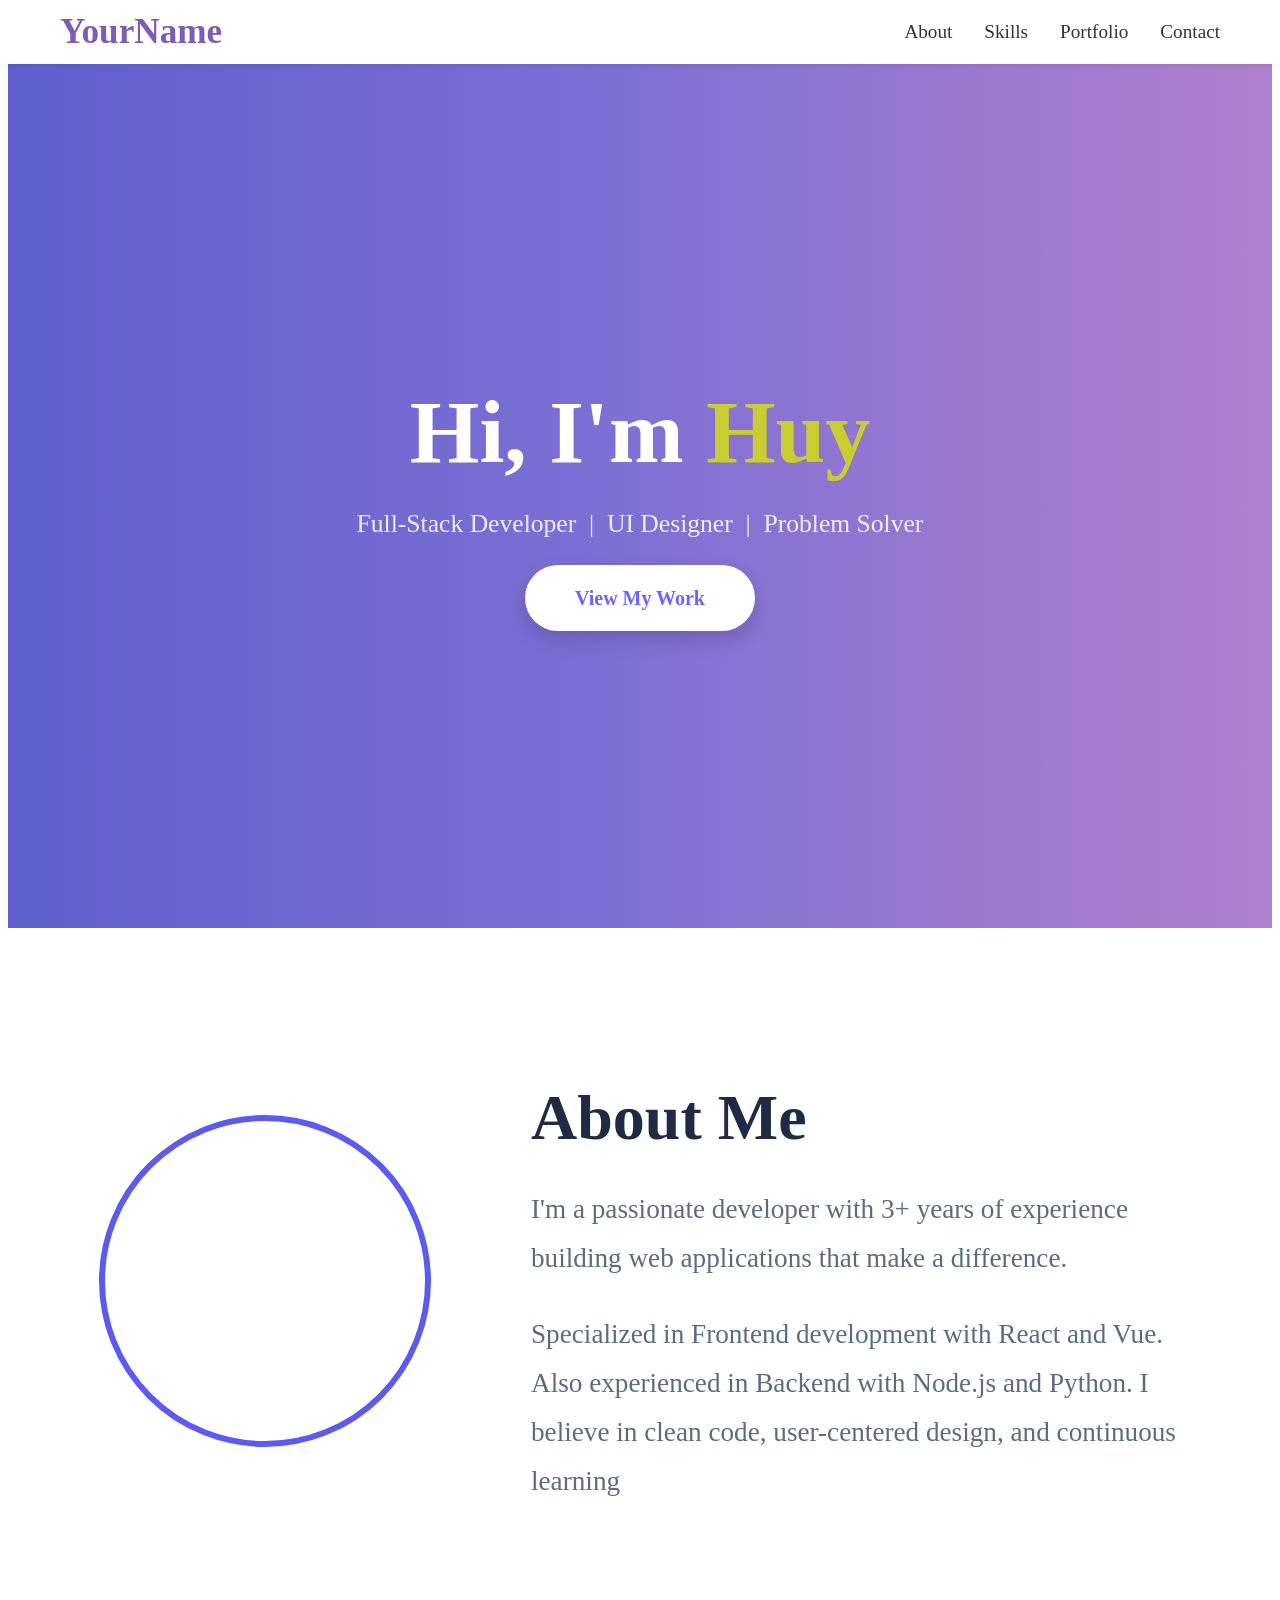
==== projects/index.html @ dee7f809 "[STYLE] Create about section layout" ====
<!DOCTYPE html>
<html lang="vi">

<head>
  <meta charset="UTF-8">
  <meta name="viewport" content="width=device-width, initial-scale=1.0">
  <title>portfolio</title>
  <link rel="stylesheet" href="css/header.css">
  <link rel="stylesheet" href="css/hero.css">
  <link rel="stylesheet" href="css/about.css">
  
</head>

<body>
  <header>
    <a href="#hero" class="nav-logo">YourName</a>
    <ul class="nav-links">
      <li><a href="#about">About</a></li>
      <li><a href="#skills">Skills</a></li>
      <li><a href="#portfolio">Portfolio</a></li>
      <li><a href="#contact">Contact</a></li>
    </ul>
  </header>
  <main>
    <section id="hero">
      <div class="hero-content">
        <h1>Hi, I'm <span>Huy</span></h1>
        <p class="hero-subtitle">Full-Stack Developer &nbsp;|&nbsp; UI Designer &nbsp;|&nbsp; Problem Solver</p>
        <a href="#portfolio" class="btn-hero">View My Work</a>
      </div>
    </section>
    <section id="about">
      <div class="about-inner">
        <img class ="about-avatar" src="https://img.tripi.vn/cdn-cgi/image/width=700,height=700/https://gcs.tripi.vn/public-tripi/tripi-feed/img/482752rMo/anh-mo-ta.png" alt="avatar">
        <div class="about-text">
          <h2>About Me</h2>
          <p>I'm a passionate developer with 3+ years of experience building web
            applications that make a difference.</p>
          <p>Specialized in Frontend development with React and Vue. Also experienced in Backend with Node.js and Python. I believe in clean code, user-centered design, and continuous learning</p>
        </div>
      </div>
    </section>
  </main>
</body>

</html>
---- projects/css/header.css ----
header{
  position: fixed;
  top: 0; left: 0; right: 0;
  z-index: 100;
  height: 64px;
  display: flex;
  align-items: center;
  justify-content: space-between;
  padding: 0 60px;
  background: #ffff;
  box-shadow: 0 1px 8px rgba(0,0,0,.08);
}
.nav-logo{
  font-weight: 800;
  font-size: 2.2rem;
  color: #7c5cb7;
  text-decoration: none;
}
.nav-links{
  display: flex;
  gap: 32px;
  list-style: none;
  margin: 0;
  padding: 0;
}
.nav-links a{
  text-decoration: none;
  font-size: 1.2rem;
  font-weight: 500;
  color: #333;
  transition: color .2s;

}
.nav-links a:hover {color: #7c5cbf; }
---- projects/css/hero.css ----
#hero {
    min-height: 100vh;
    padding-top: var(--nav-h);
    background: linear-gradient(to right, #5f5fce 0%, #7b6fd4 45%, #b07fcc 100%);
    display: flex;
    align-items: center;
    justify-content: center;
    text-align: center;
    padding-bottom: 20px;
}

.hero-content {
    color: #fff;
    padding: 0 20px;
}

.hero-content h1 {
    font-size: clamp(3.4rem, 7vw, 7rem);
    font-weight: 800;
    margin-bottom: 16px;
}

.hero-content h1 span {
    color: rgb(202, 205, 50);
}

.hero-subtitle {
    font-size: 1.6rem;
    font-weight: 300;
    opacity: .88;
    margin-bottom: 48px;
}

.btn-hero {
    padding: 22px 50px;
    border: none;
    border-radius: 999px;
    background: white;
    color: #6c63ff;
    font-size: 20px;
    font-weight: 700;
    box-shadow: 0 8px 20px rgba(0, 0, 0, 0.15);
    transition: all 0.3s ease;
    text-decoration: none;
}

.btn-hero:hover {
    opacity: .9;
    transform: translateY(-2px);
}
---- projects/css/about.css ----
#about {
    background: var(--bg);
    padding: 100px 40px;
}

.about-inner {
    max-width: 1200px;
    margin: 0 auto;
    display: flex;
    align-items: center;
    justify-content: center;

    gap: 100px;
}

.about-avatar {
    width: 320px;
    height: 320px;
    border-radius: 50%;
    object-fit: cover;
    border: 6px solid #5b5bf0;
    flex-shrink: 0;
}

.about-text {
    max-width: 650px;
}

.about-text h2 {
    font-size: 4rem;
    margin-bottom: 30px;
    color: #1f2a44;
}

.about-text p {
    font-size: 1.7rem;
    line-height: 1.8;
    color: #5c6b82;
}

.about-text p+p {
    margin-top: 25px;
}


@media (max-width: 768px) {

    .about-inner {
        flex-direction: column;
        text-align: center;
        gap: 50px;
    }

    .about-avatar {
        width: 220px;
        height: 220px;
    }

    .about-text h2 {
        font-size: 2.5rem;
    }

    .about-text p {
        font-size: 1.1rem;
    }
}
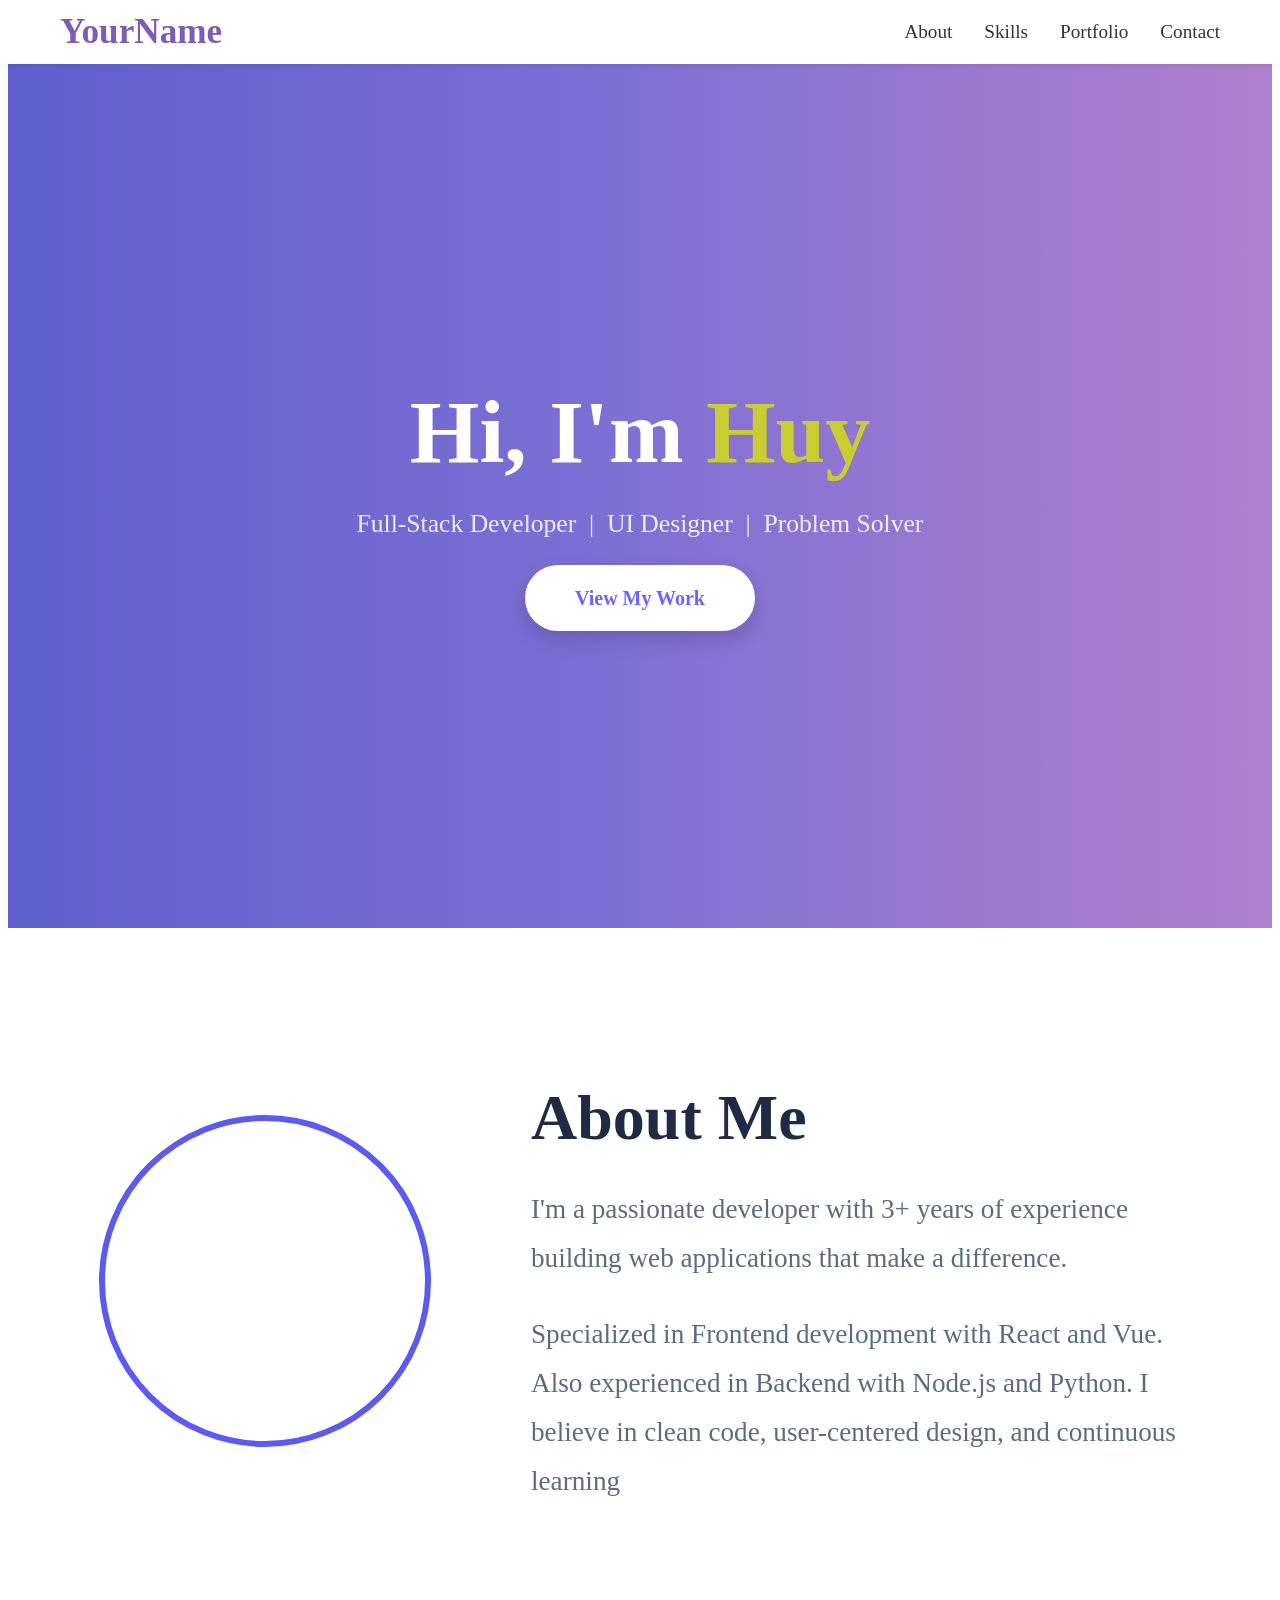
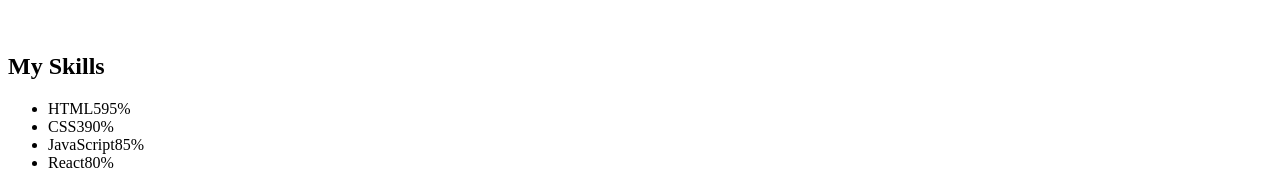
==== commit cfc41e56: "[FEATURE] Add skills progress bars" ====
--- a/projects/index.html
+++ b/projects/index.html
@@ -40,6 +40,35 @@
         </div>
       </div>
     </section>
+    <section id = "skills">
+      <h2 class = "section-title">My Skills</h2>
+      <ul class = "skills-grid">
+        <li class = "skill-card">
+          <div class = "skill-header"><span>HTML5</span><span>95%</span></div>
+          <div class = "skill-bar">
+            <div class = "skill-fill" data-width="95%"></div>
+          </div>
+        </li>
+        <li class = "skill-card">
+          <div class = "skill-header"><span>CSS3</span><span>90%</span></div>
+          <div class = "skill-bar">
+            <div class = "skill-fill" data-width="90%"></div>
+          </div>
+        </li>
+        <li class = "skill-card">
+          <div class = "skill-header"><span>JavaScript</span><span>85%</span></div>
+          <div class = "skill-bar">
+            <div class = "skill-fill" data-width="85%"></div>
+          </div>
+        </li>
+        <li class = "skill-card">
+          <div class = "skill-header"><span>React</span><span>80%</span></div>
+          <div class = "skill-bar">
+            <div class = "skill-fill" data-width="80%"></div>
+          </div>
+        </li>
+      </ul>
+    </section>
   </main>
 </body>
 
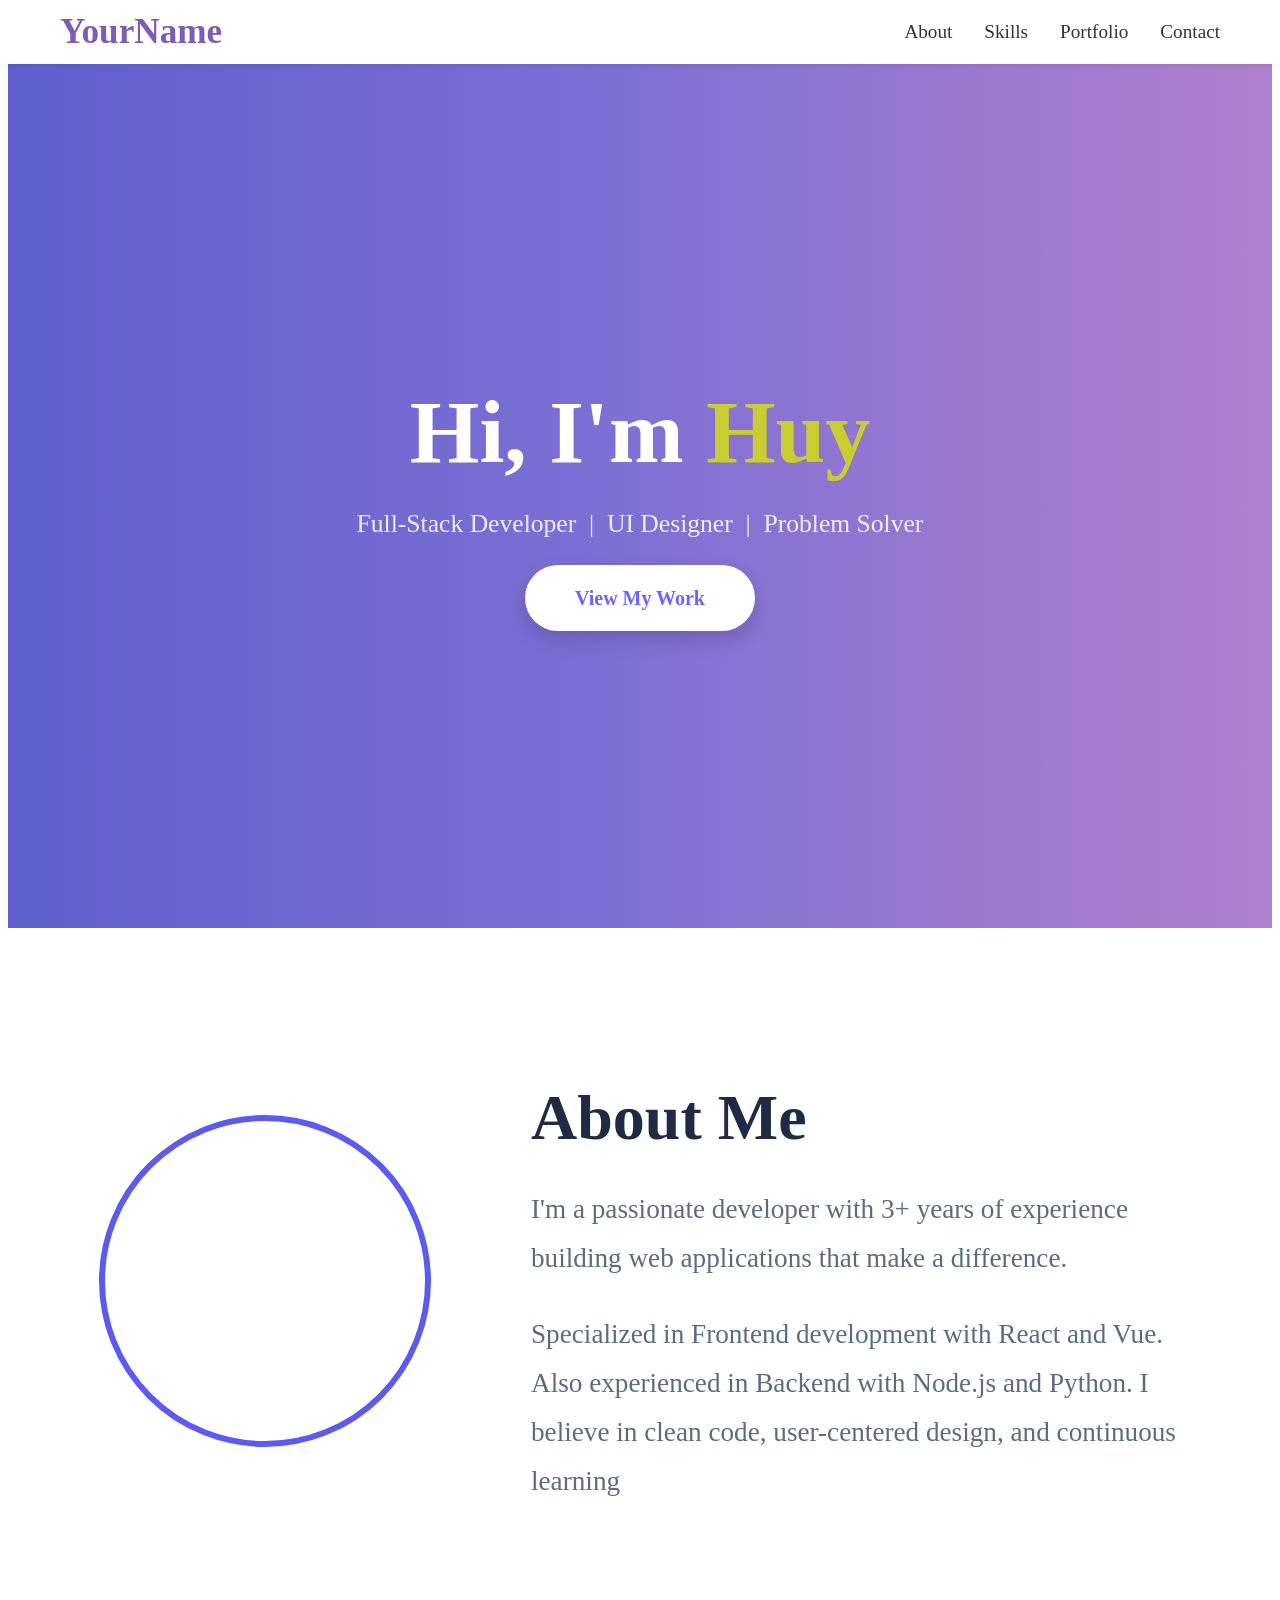
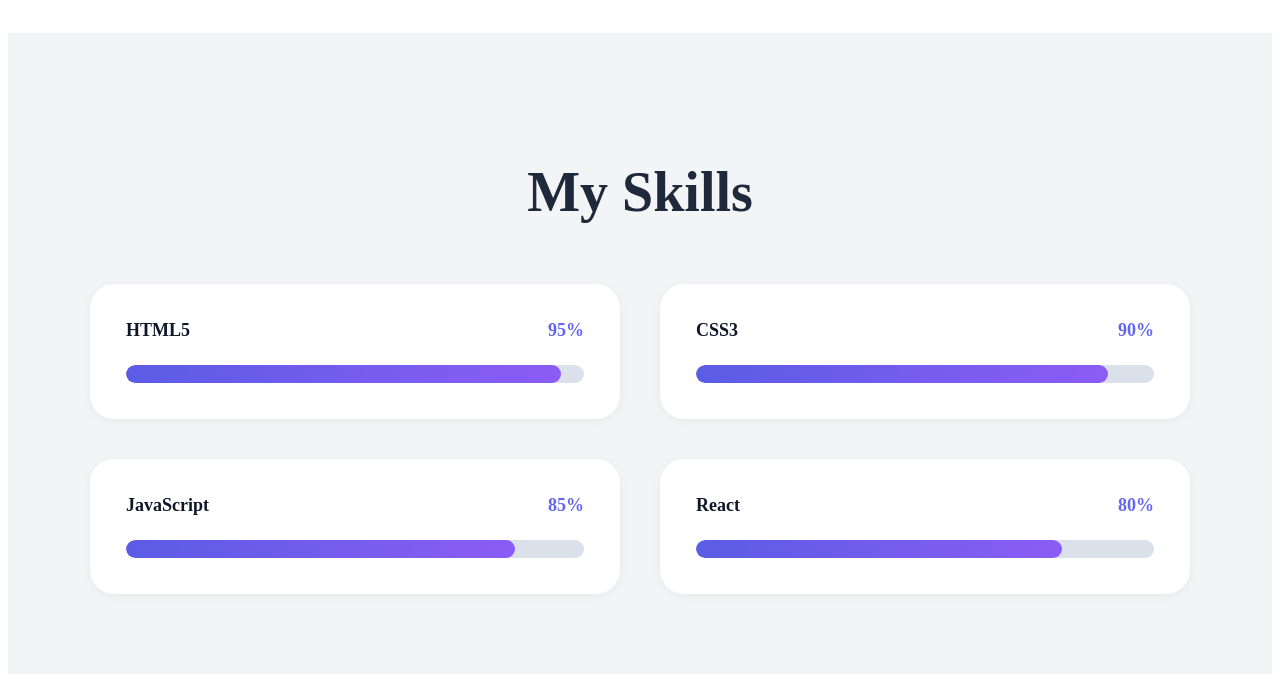
==== commit 9c4cbf91: "[REFACTOR] Optimize responsive breakpoints" ====
--- a/projects/index.html
+++ b/projects/index.html
@@ -8,6 +8,8 @@
   <link rel="stylesheet" href="css/header.css">
   <link rel="stylesheet" href="css/hero.css">
   <link rel="stylesheet" href="css/about.css">
+  <link rel="stylesheet" href="css/skills.css">
+  
   
 </head>
 
@@ -46,25 +48,25 @@
         <li class = "skill-card">
           <div class = "skill-header"><span>HTML5</span><span>95%</span></div>
           <div class = "skill-bar">
-            <div class = "skill-fill" data-width="95%"></div>
+            <div class = "skill-fill html" data-width="95%"></div>
           </div>
         </li>
         <li class = "skill-card">
           <div class = "skill-header"><span>CSS3</span><span>90%</span></div>
           <div class = "skill-bar">
-            <div class = "skill-fill" data-width="90%"></div>
+            <div class = "skill-fill css" data-width="90%"></div>
           </div>
         </li>
         <li class = "skill-card">
           <div class = "skill-header"><span>JavaScript</span><span>85%</span></div>
           <div class = "skill-bar">
-            <div class = "skill-fill" data-width="85%"></div>
+            <div class = "skill-fill js" data-width="85%"></div>
           </div>
         </li>
         <li class = "skill-card">
           <div class = "skill-header"><span>React</span><span>80%</span></div>
           <div class = "skill-bar">
-            <div class = "skill-fill" data-width="80%"></div>
+            <div class = "skill-fill react" data-width="80%"></div>
           </div>
         </li>
       </ul>
--- a/projects/css/skills.css
+++ b/projects/css/skills.css
@@ -0,0 +1,87 @@
+#skills {
+    background: #f3f4f6;
+    padding: 80px 0;
+}
+
+.section-title {
+    text-align: center;
+    font-size: 56px;
+    font-weight: 700;
+    color: #1e293b;
+    margin-bottom: 60px;
+}
+
+.skills-grid {
+    display: grid;
+    grid-template-columns: repeat(2, 1fr);
+    gap: 40px;
+
+    max-width: 1100px;
+    margin: 0 auto;
+
+    list-style: none;
+    padding: 0;
+}
+
+.skill-card {
+    background: #fff;
+    padding: 36px;
+    border-radius: 24px;
+    box-shadow: 0 2px 10px rgba(0, 0, 0, .05);
+}
+
+.skill-header {
+    display: flex;
+    justify-content: space-between;
+    align-items: center;
+
+    margin-bottom: 24px;
+
+    font-size: 18px;
+    font-weight: 700;
+    color: #0f172a;
+}
+
+.skill-header span:last-child {
+    color: #6366f1;
+}
+
+.skill-bar {
+    width: 100%;
+    height: 18px;
+    background: #dbe1ea;
+    border-radius: 999px;
+    overflow: hidden;
+}
+
+.skill-fill {
+    height: 100%;
+    border-radius: 999px;
+    background: linear-gradient(90deg, #5b5ce6, #8b5cf6);
+}
+
+.html {
+    width: 95%;
+}
+
+.css {
+    width: 90%;
+}
+
+.js {
+    width: 85%;
+}
+
+.react {
+    width: 80%;
+}
+
+@media (max-width: 768px) {
+    .skills-grid {
+        grid-template-columns: 1fr;
+    }
+
+    .section-title {
+        font-size: 40px;
+    }
+}
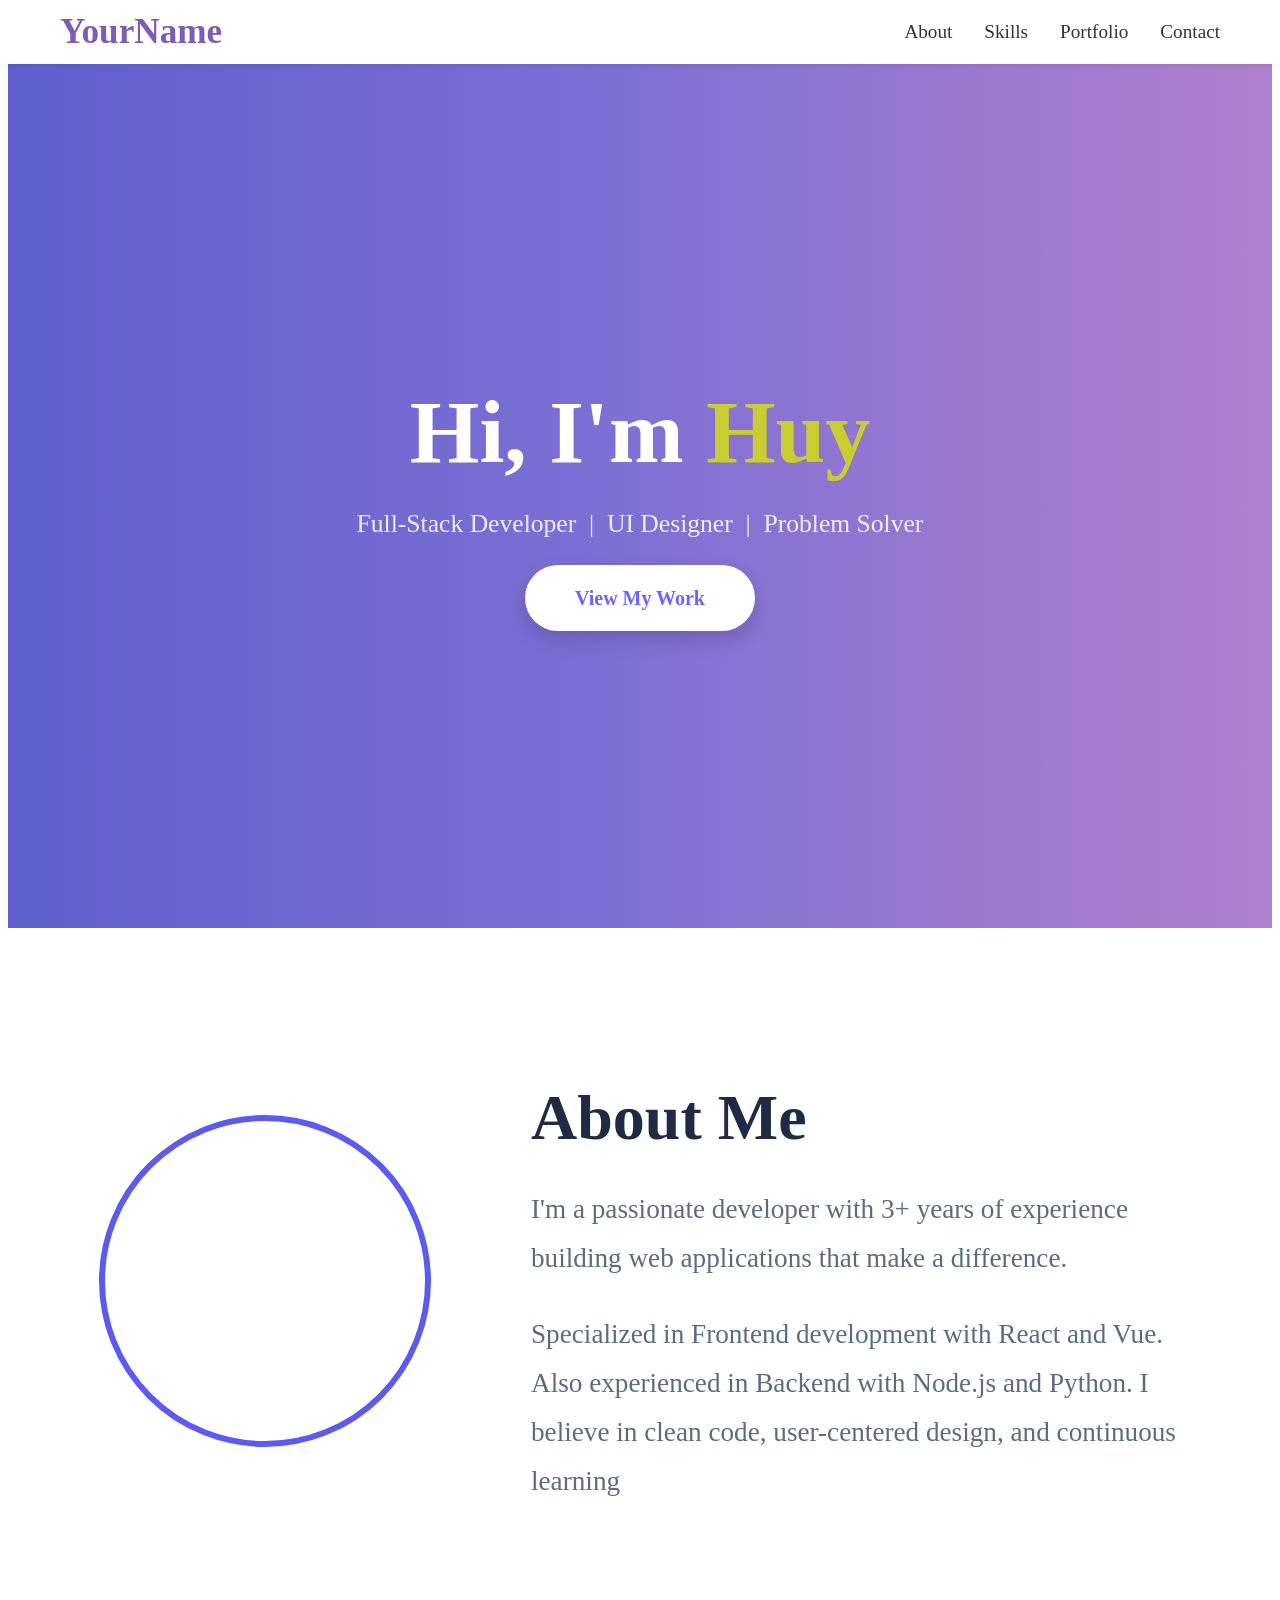
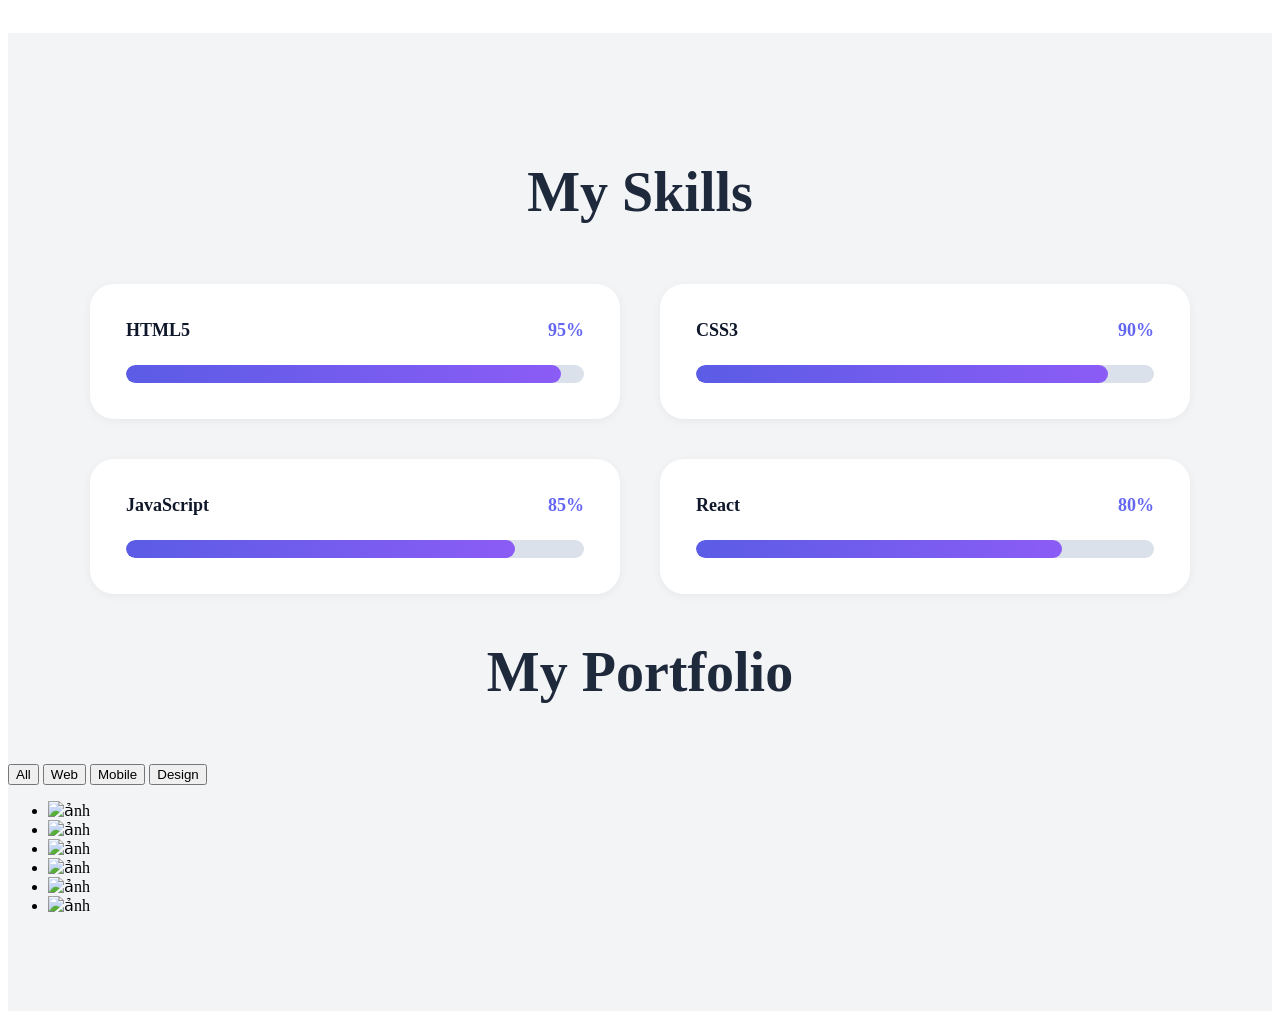
==== commit dc2c107f: "[UI] Add hover zoom effects" ====
--- a/projects/index.html
+++ b/projects/index.html
@@ -9,8 +9,9 @@
   <link rel="stylesheet" href="css/hero.css">
   <link rel="stylesheet" href="css/about.css">
   <link rel="stylesheet" href="css/skills.css">
-  
-  
+  <link rel="stylesheet" href="css/portfolio.css"
+
+
 </head>
 
 <body>
@@ -33,44 +34,76 @@
     </section>
     <section id="about">
       <div class="about-inner">
-        <img class ="about-avatar" src="https://img.tripi.vn/cdn-cgi/image/width=700,height=700/https://gcs.tripi.vn/public-tripi/tripi-feed/img/482752rMo/anh-mo-ta.png" alt="avatar">
+        <img class="about-avatar"
+          src="https://img.tripi.vn/cdn-cgi/image/width=700,height=700/https://gcs.tripi.vn/public-tripi/tripi-feed/img/482752rMo/anh-mo-ta.png"
+          alt="avatar">
         <div class="about-text">
           <h2>About Me</h2>
           <p>I'm a passionate developer with 3+ years of experience building web
             applications that make a difference.</p>
-          <p>Specialized in Frontend development with React and Vue. Also experienced in Backend with Node.js and Python. I believe in clean code, user-centered design, and continuous learning</p>
+          <p>Specialized in Frontend development with React and Vue. Also experienced in Backend with Node.js and
+            Python. I believe in clean code, user-centered design, and continuous learning</p>
         </div>
       </div>
     </section>
-    <section id = "skills">
-      <h2 class = "section-title">My Skills</h2>
-      <ul class = "skills-grid">
-        <li class = "skill-card">
-          <div class = "skill-header"><span>HTML5</span><span>95%</span></div>
-          <div class = "skill-bar">
-            <div class = "skill-fill html" data-width="95%"></div>
+    <section id="skills">
+      <h2 class="section-title">My Skills</h2>
+      <ul class="skills-grid">
+        <li class="skill-card">
+          <div class="skill-header"><span>HTML5</span><span>95%</span></div>
+          <div class="skill-bar">
+            <div class="skill-fill html" data-width="95%"></div>
           </div>
         </li>
-        <li class = "skill-card">
-          <div class = "skill-header"><span>CSS3</span><span>90%</span></div>
-          <div class = "skill-bar">
-            <div class = "skill-fill css" data-width="90%"></div>
+        <li class="skill-card">
+          <div class="skill-header"><span>CSS3</span><span>90%</span></div>
+          <div class="skill-bar">
+            <div class="skill-fill css" data-width="90%"></div>
           </div>
         </li>
-        <li class = "skill-card">
-          <div class = "skill-header"><span>JavaScript</span><span>85%</span></div>
-          <div class = "skill-bar">
-            <div class = "skill-fill js" data-width="85%"></div>
+        <li class="skill-card">
+          <div class="skill-header"><span>JavaScript</span><span>85%</span></div>
+          <div class="skill-bar">
+            <div class="skill-fill js" data-width="85%"></div>
           </div>
         </li>
-        <li class = "skill-card">
-          <div class = "skill-header"><span>React</span><span>80%</span></div>
-          <div class = "skill-bar">
-            <div class = "skill-fill react" data-width="80%"></div>
+        <li class="skill-card">
+          <div class="skill-header"><span>React</span><span>80%</span></div>
+          <div class="skill-bar">
+            <div class="skill-fill react" data-width="80%"></div>
           </div>
         </li>
       </ul>
-    </section>
+      <section id="portfolio">
+        <h2 class="section-title">My Portfolio</h2>
+        <div class="filter-btns">
+          <button class="filter-btn active">All</button>
+          <button class="filter-btn">Web</button>
+          <button class="filter-btn">Mobile</button>
+          <button class="filter-btn">Design</button>
+        </div>
+        <ul class="portfolio-grid">
+          <li class="portfolio-item">
+            <img src="https://placehold.co/600x400" alt="ảnh">
+          </li>
+          <li class="portfolio-item">
+            <img src="https://placehold.co/600x400" alt="ảnh">
+          </li>
+          <li class="portfolio-item">
+            <img src="https://placehold.co/600x400" alt="ảnh">
+          </li>
+          <li class="portfolio-item">
+            <img src="https://placehold.co/600x400" alt="ảnh">
+          </li>
+          <li class="portfolio-item">
+            <img src="https://placehold.co/600x400" alt="ảnh">
+          </li>
+          <li class="portfolio-item">
+            <img src="https://placehold.co/600x400" alt="ảnh">
+          </li>
+        </ul>
+      </section>
+
   </main>
 </body>
 
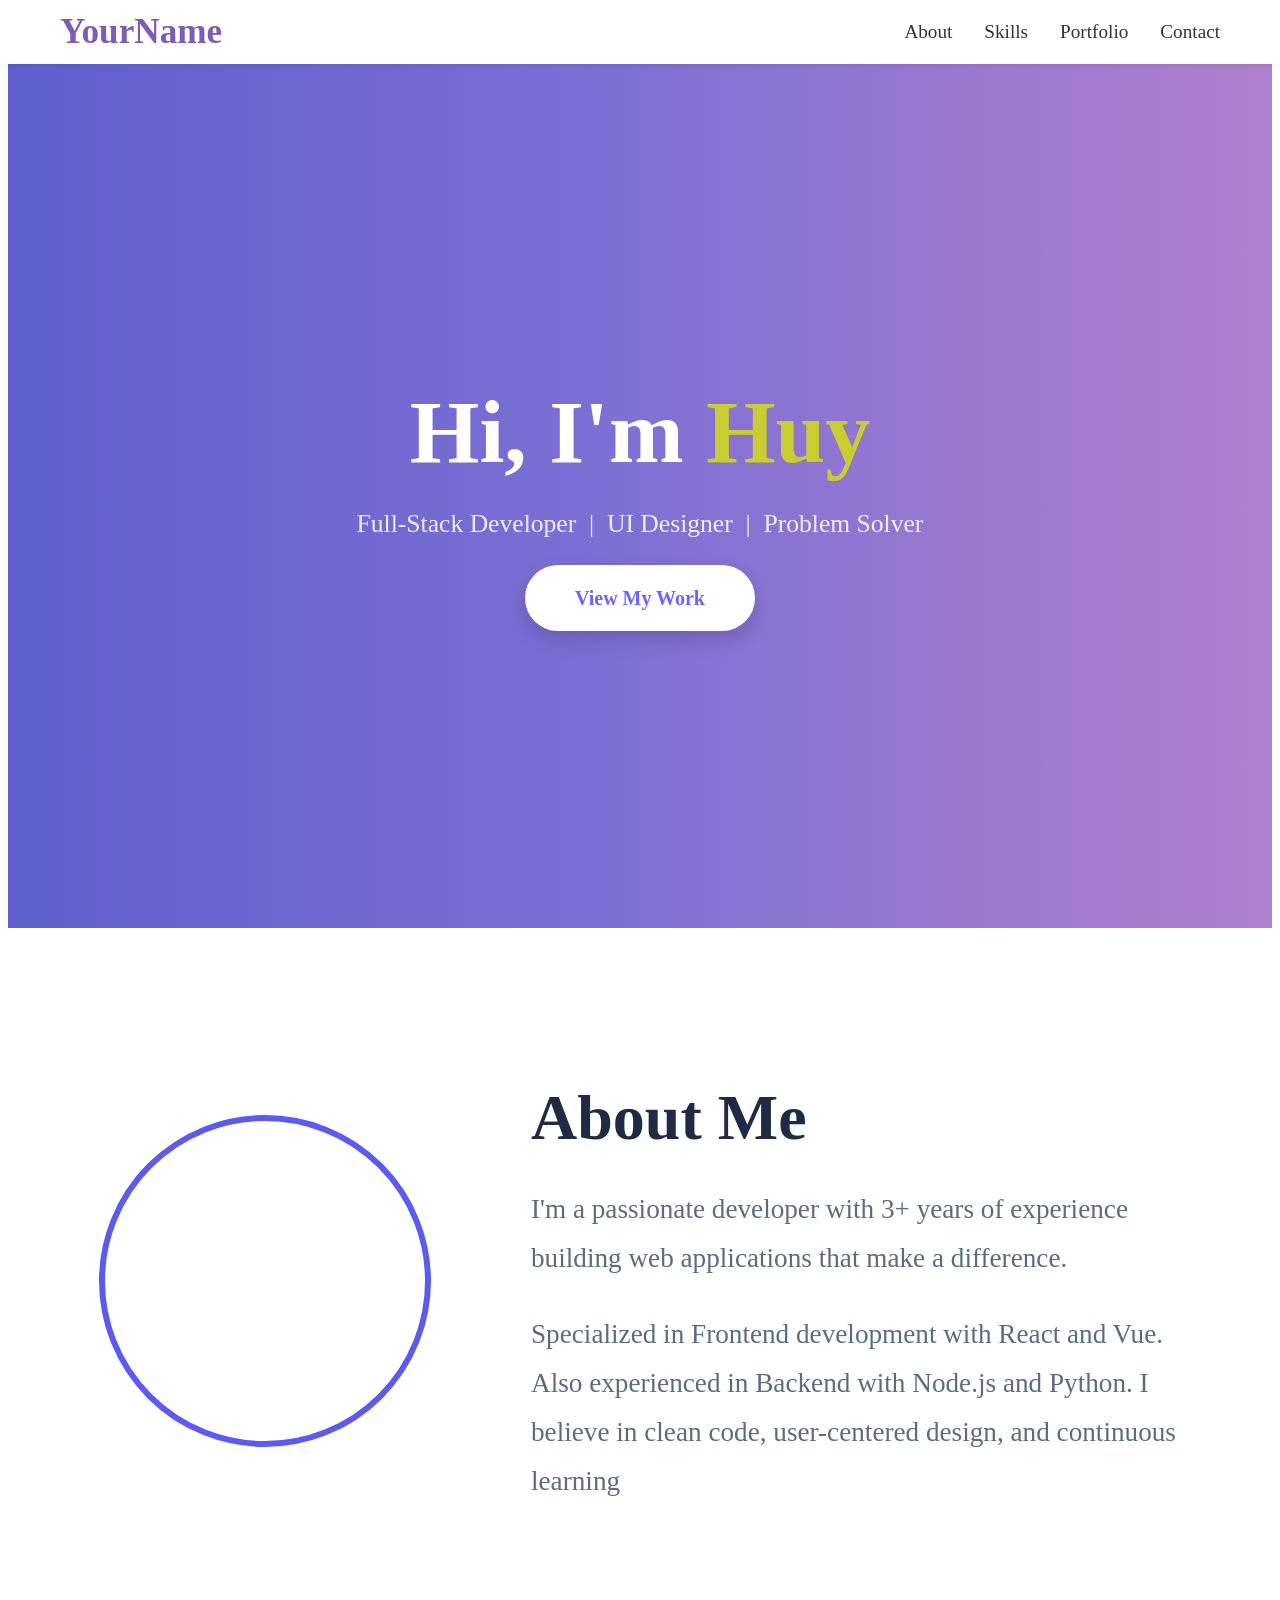
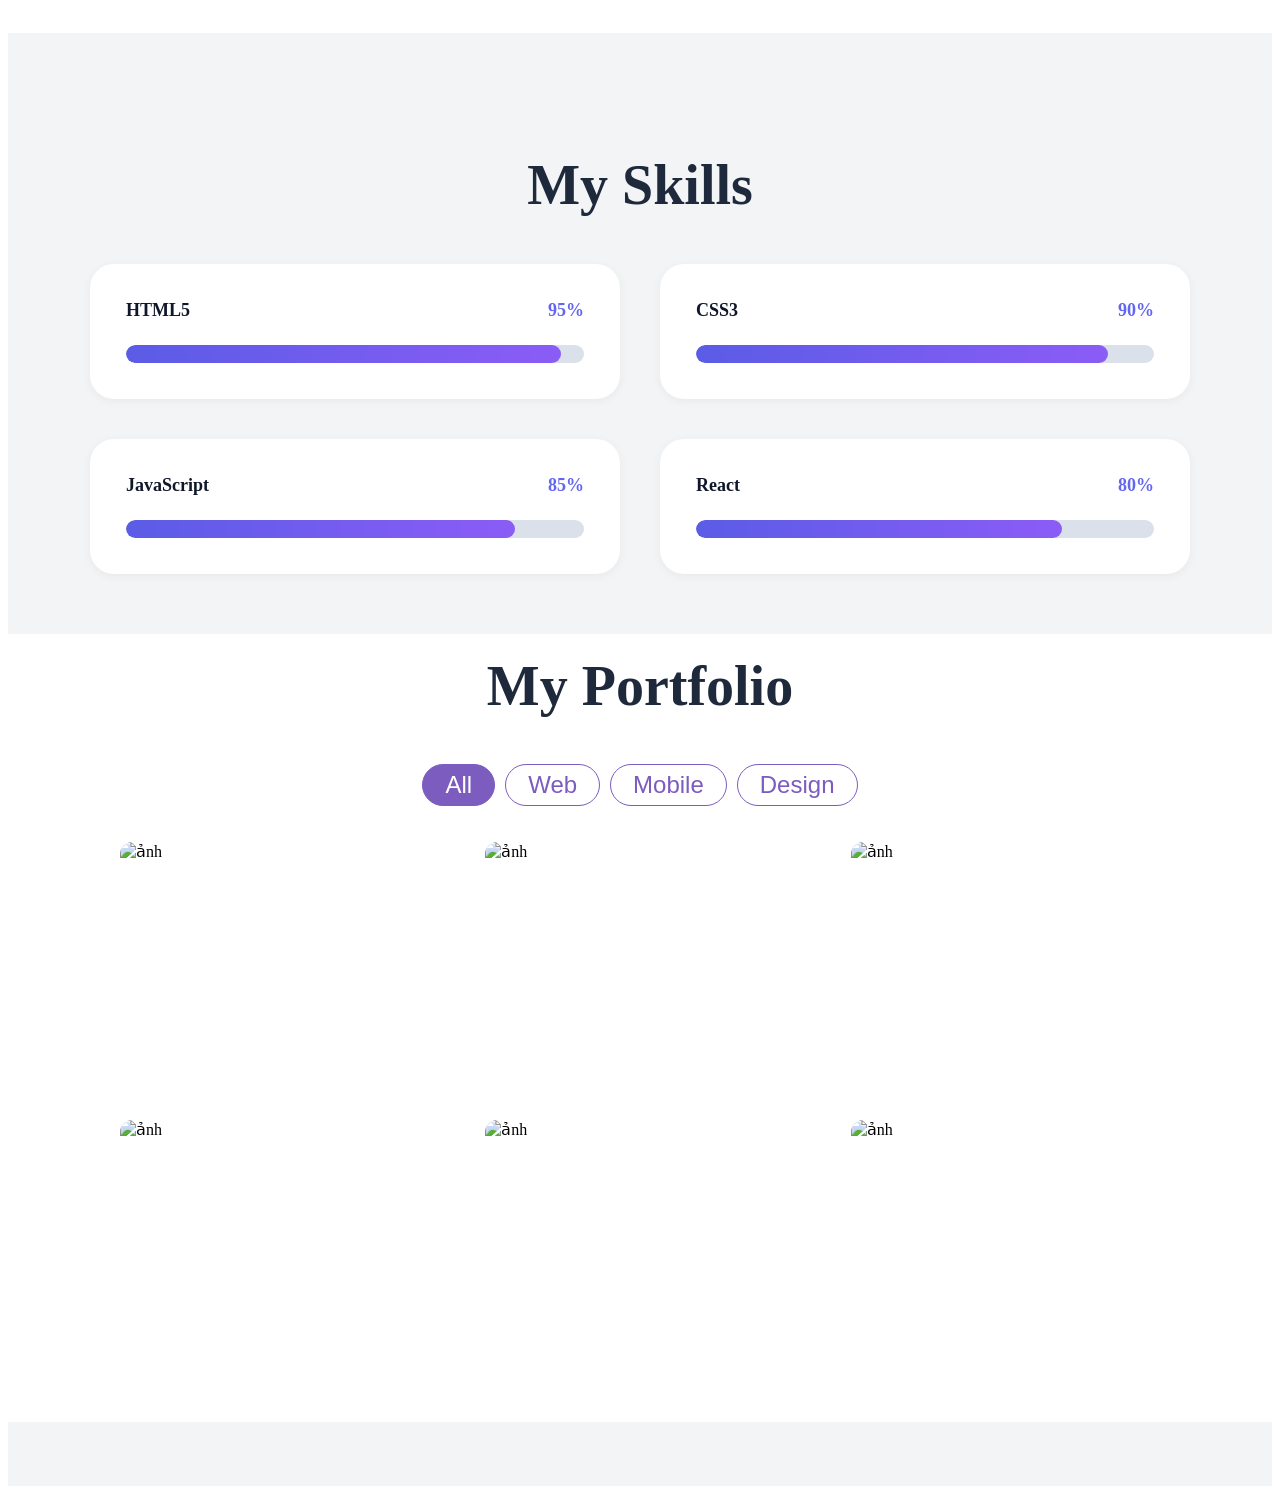
==== commit 41c51997: "[FEATURE] Implement CSS-only lightbox" ====
--- a/projects/index.html
+++ b/projects/index.html
@@ -9,7 +9,8 @@
   <link rel="stylesheet" href="css/hero.css">
   <link rel="stylesheet" href="css/about.css">
   <link rel="stylesheet" href="css/skills.css">
-  <link rel="stylesheet" href="css/portfolio.css"
+  <link rel="stylesheet" href="css/variables">
+  <link rel="stylesheet" href="css/portfolio.css">
 
 
 </head>
--- a/projects/css/skills.css
+++ b/projects/css/skills.css
@@ -1,6 +1,7 @@
 #skills {
     background: #f3f4f6;
-    padding: 80px 0;
+    padding: 40px 0px;
+    padding-bottom: 4rem !important;
 }
 
 .section-title {
@@ -8,7 +9,7 @@
     font-size: 56px;
     font-weight: 700;
     color: #1e293b;
-    margin-bottom: 60px;
+    margin-top: 30px;
 }
 
 .skills-grid {
--- a/projects/css/portfolio.css
+++ b/projects/css/portfolio.css
@@ -0,0 +1,115 @@
+#portfolio {
+    background: #fff;
+    padding-bottom: 40px;
+}
+
+.section-title {
+    text-align: center;
+    font-size: 56px;
+    font-weight: 700;
+    color: #1e293b;
+    margin-top: 60px;
+    padding-top: 20px;
+}
+
+.filter-btns {
+    display: flex;
+    justify-content: center;
+    gap: 10px;
+    margin-bottom: 36px;
+    flex-wrap: wrap;
+}
+
+.filter-btn {
+    padding: 6px 22px;
+    border-radius: 999px;
+    border: 1.5px solid #7c5cbf; /* fix: thiếu "solid" */
+    background: transparent;     /* fix: cần khai báo rõ */
+    color: #7c5cbf;
+    font-family: 'Poppins', sans-serif;
+    font-size: 1.5rem;
+    cursor: pointer;
+    transition: all .2s;
+}
+
+.filter-btn.active,
+.filter-btn:hover {
+    background: #7c5cbf;
+    color: #fff;
+}
+
+.portfolio-grid {
+    display: grid;
+    grid-template-columns: repeat(3, 1fr);
+    gap: 16px;
+    max-width: 1080px;
+    margin: 0 auto;
+}
+
+.portfolio-item {
+    border-radius: 12px;
+    overflow: hidden;
+    aspect-ratio: 4/3;
+    position: relative;
+}
+
+.portfolio-item img {
+    width: 100%;
+    height: 100%;
+    object-fit: cover;
+    display: block;
+    transition: transform .35s ease;
+}
+
+.portfolio-item:hover img {
+    transform: scale(1.07);
+}
+
+@media (max-width: 900px) {
+    .portfolio-grid { grid-template-columns: repeat(2, 1fr); }
+}
+
+@media (max-width: 480px) {
+    .portfolio-grid { grid-template-columns: 1fr; }
+}
+.lightbox {
+    display: none;
+    position: fixed;
+    inset: 0;
+    z-index: 999;
+    background: rgba(0, 0, 0, .85);
+    align-items: center;
+    justify-content: center;
+}
+
+.lightbox:target {
+    display: flex;
+}
+
+.lightbox img {
+    max-width: 90vw;
+    max-height: 85vh;
+    object-fit: contain;
+    border-radius: 8px;
+    box-shadow: 0 8px 40px rgba(0,0,0,.6);
+}
+
+.lightbox-close {
+    position: absolute;
+    top: 20px;
+    right: 28px;
+    font-size: 2.5rem;
+    color: #fff;
+    text-decoration: none;
+    line-height: 1;
+    opacity: .8;
+    transition: opacity .2s;
+}
+
+.lightbox-close:hover { opacity: 1; }
+
+.lightbox-backdrop {
+    position: absolute;
+    inset: 0;
+    z-index: -1;
+}
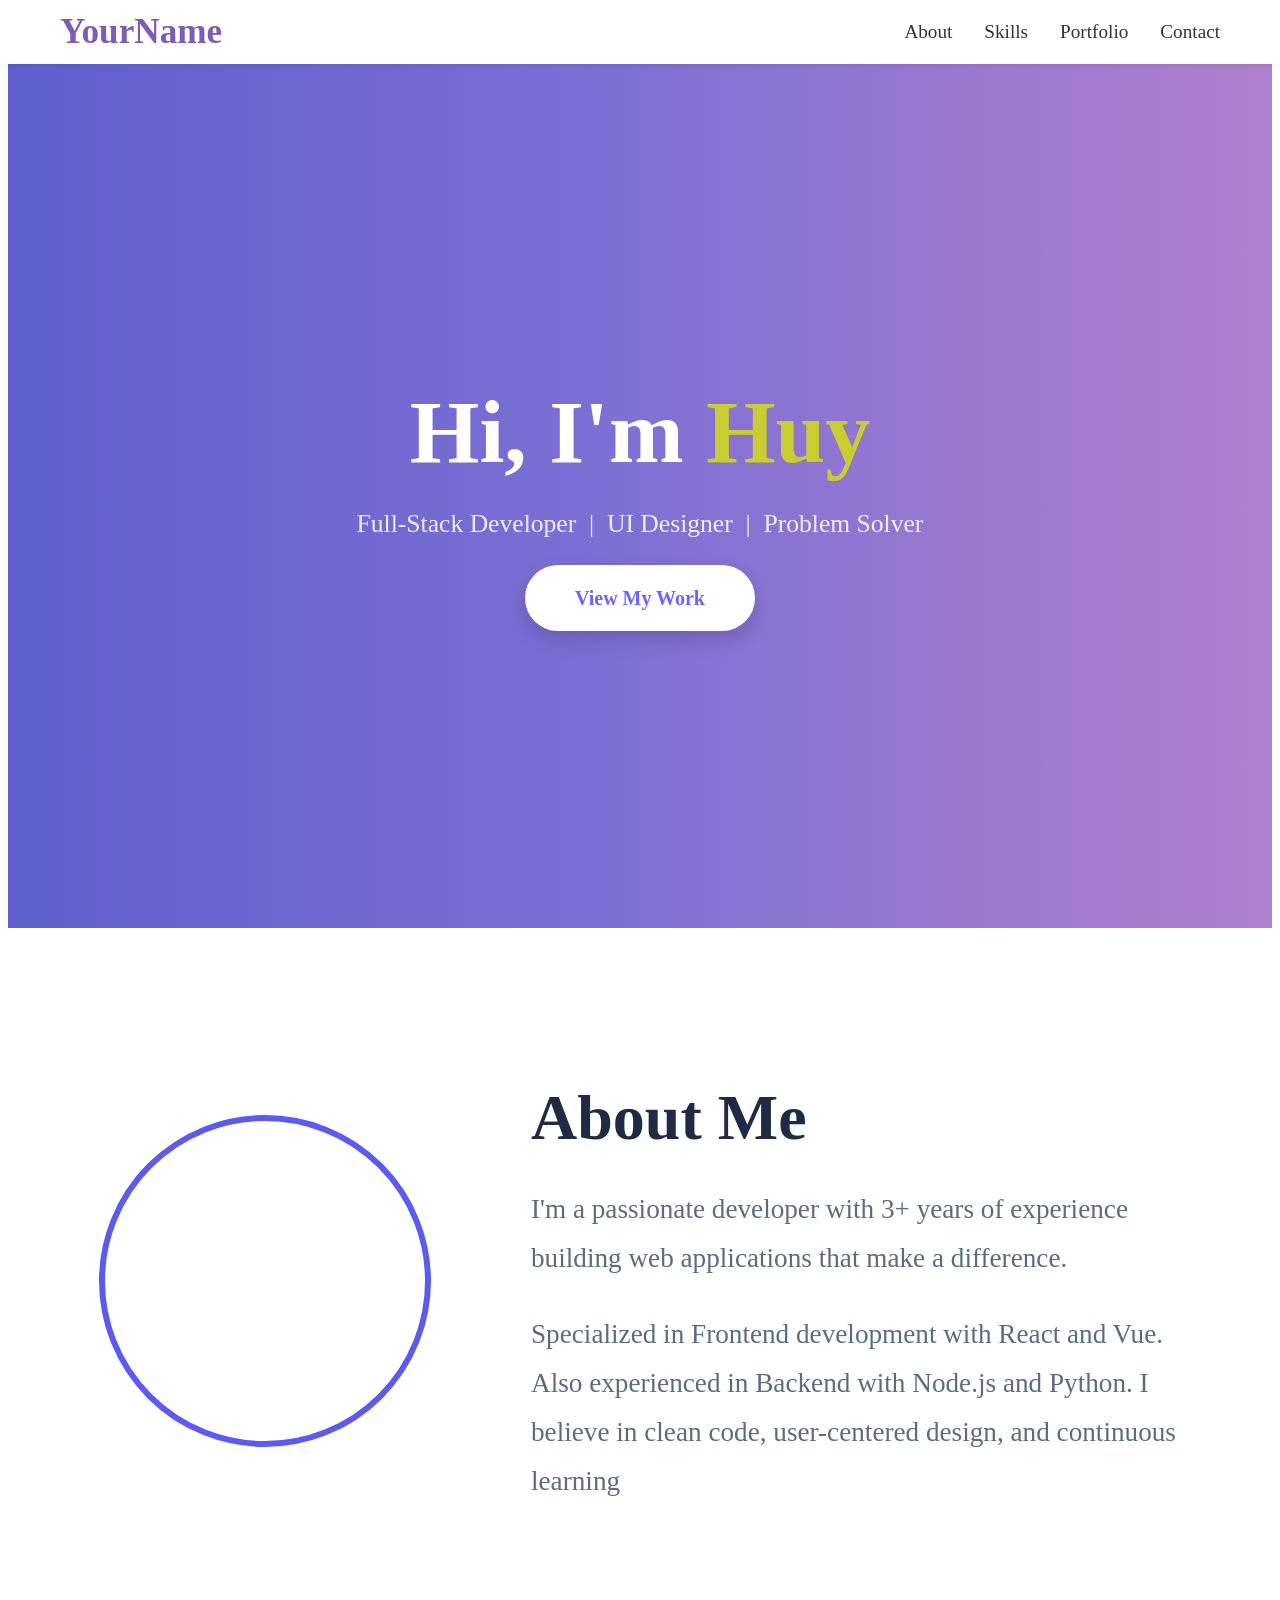
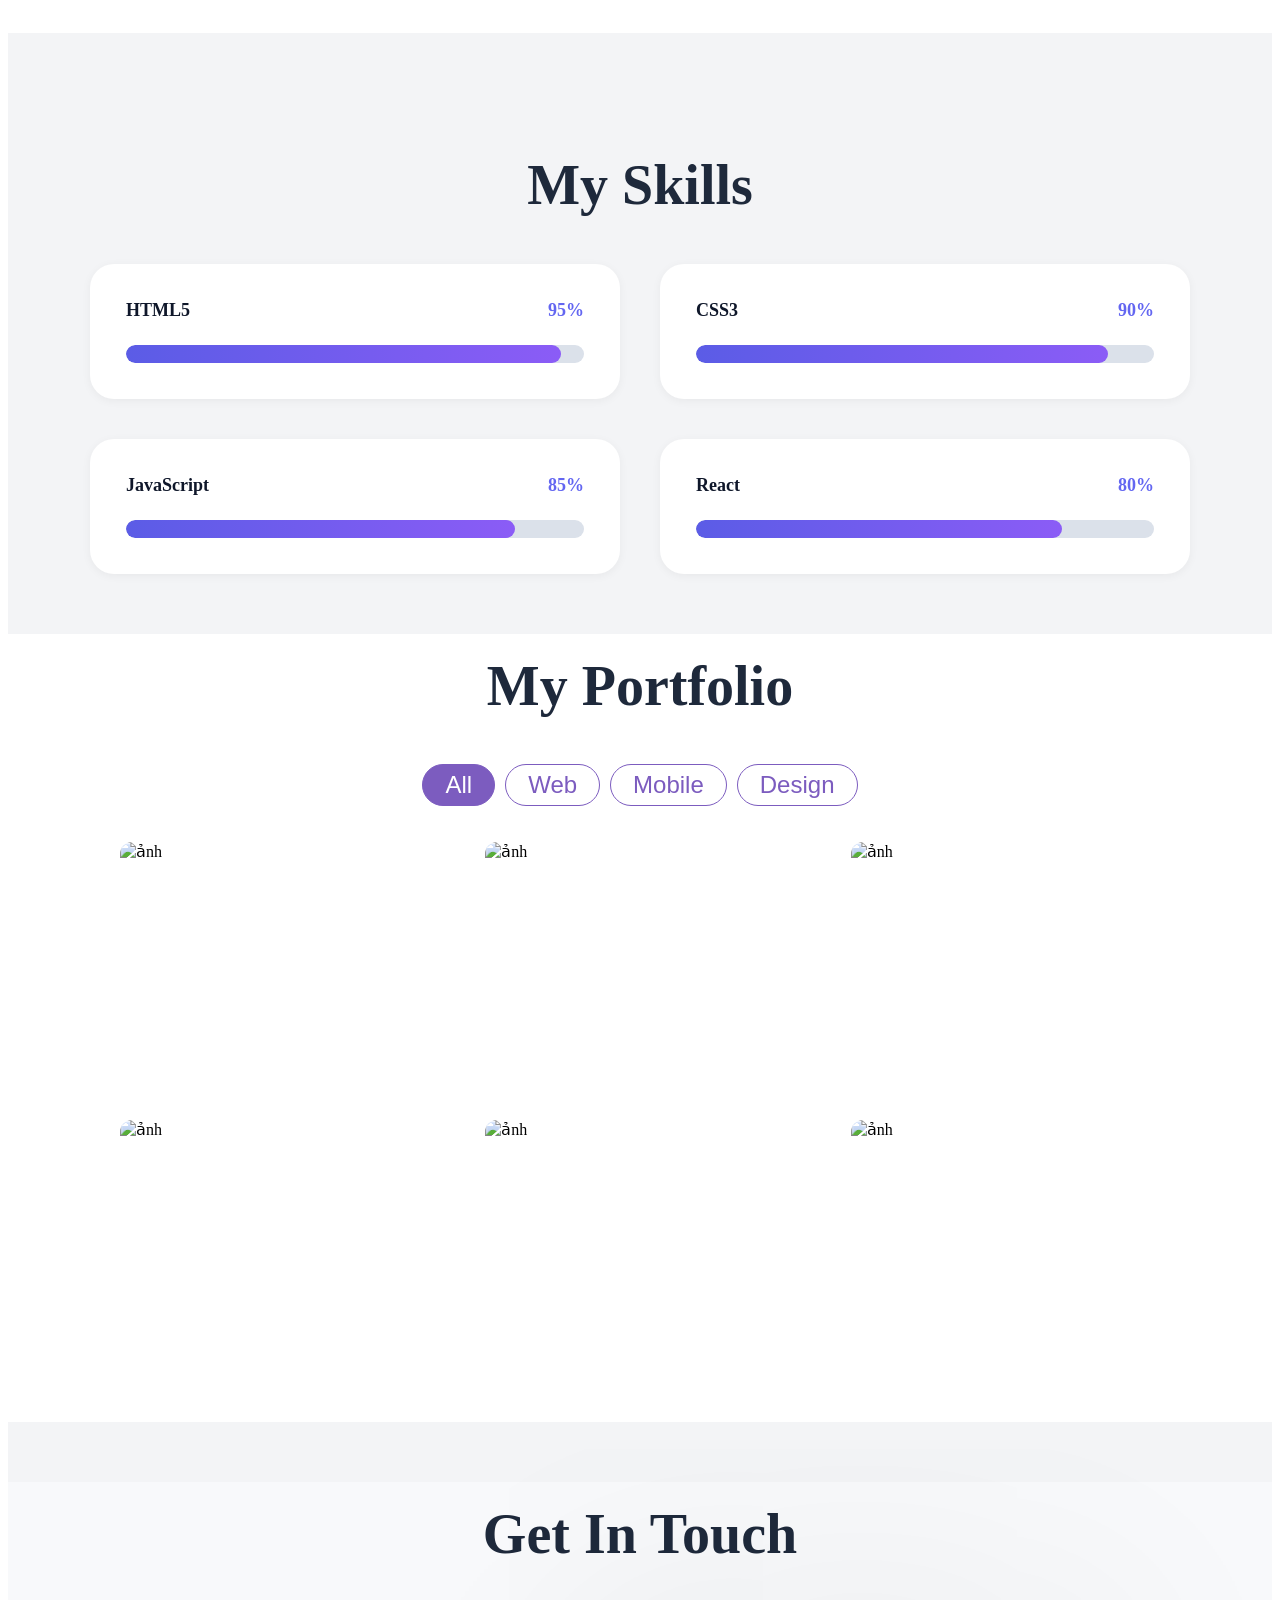
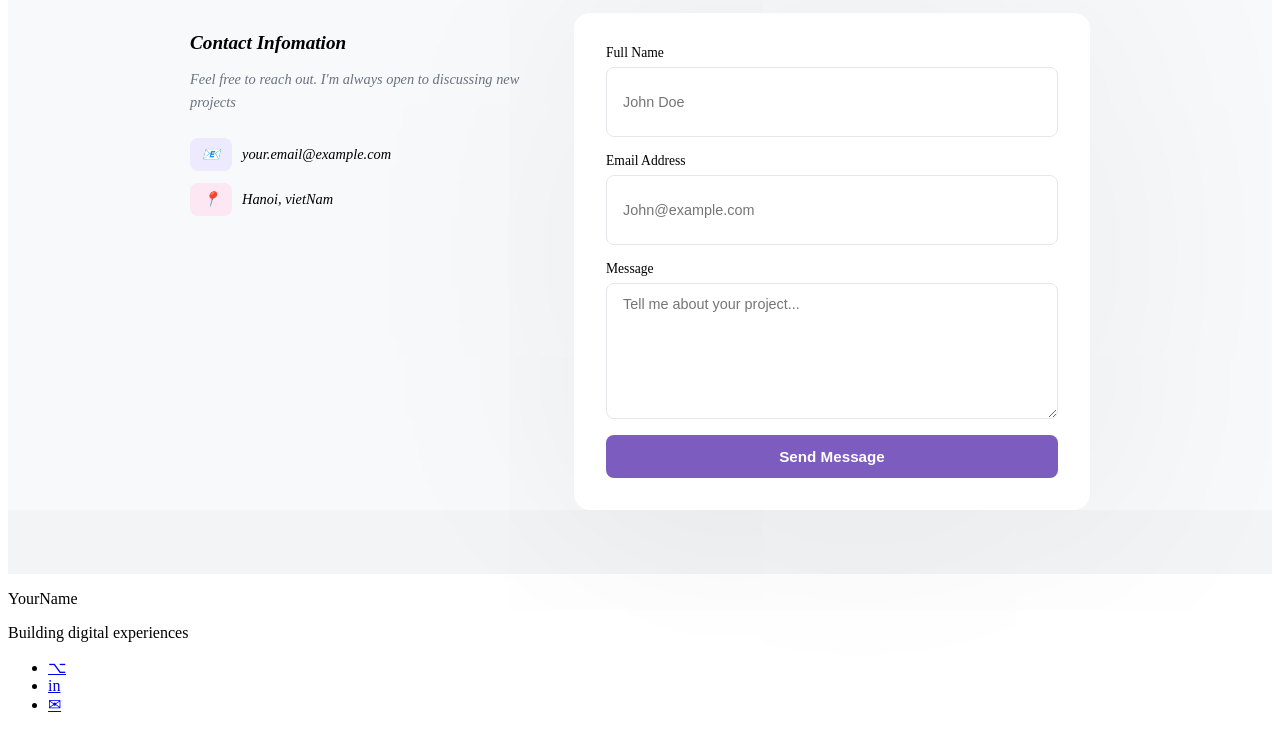
==== commit e9b322c1: "[FEATURE] Style contact form inputs" ====
--- a/projects/index.html
+++ b/projects/index.html
@@ -11,6 +11,7 @@
   <link rel="stylesheet" href="css/skills.css">
   <link rel="stylesheet" href="css/variables">
   <link rel="stylesheet" href="css/portfolio.css">
+  <link rel="stylesheet" href="css/contact.css">
 
 
 </head>
@@ -104,8 +105,60 @@
           </li>
         </ul>
       </section>
+      <section id="contact">
+        <h2 class="section-title">Get In Touch</h2>
+        <div class="contact-inner">
+          <address class="contact-info">
+            <h3>Contact Infomation</h3>
+            <p>Feel free to reach out. I'm always open to discussing new projects</p>
+            <div class="contact-item">
+              <div class="contact-icon icon-email">📧</div>
+              <span>your.email@example.com</span>
+
+            </div>
+            <div class="contact-item">
+              <div class="contact-icon icon-loc">📍</div>
+              <span>Hanoi, vietNam</span>
+            </div>
+          </address>
+          <form class="contact-form">
+            <div class="form-group">
+              <label for="name">Full Name</label>
+              <input type="text" id="name" name="name" placeholder="John Doe" required />
+
+            </div>
+            <div class="form-group">
+              <label for="name">Email Address</label>
+              <input type="email" id="email" name="email" placeholder="John@example.com" required />
+
+            </div>
+            <div class="form-group">
+              <label for="message">Message</label>
+              <textarea id="message" name="message" placeholder="Tell me about your project..."></textarea>
+
+            </div>
+            <button class="btn-send" type="submit">Send Message</button>
+          </form>
+        </div>
+      </section>
 
   </main>
+  <footer>
+    <div class="footer-inner">
+      <div class="footer-brand">
+        <p class="logo">YourName</p>
+        <p>Building digital experiences</p>
+
+      </div>
+      <nav aria-label="Social links">
+        <ul class="footer-icons">
+          <li><a href="https://github.com/HuyNguyen282" target="_blank" rel="noopener noreferrer" aria-label="GitHub">⌥</a></li>
+          <li><a href="https://linkedin.com" target="_blank" rel="noopener noreferrer" aria-label="LinkedIn">in</a></li>
+          <li><a href="mailto:your.email@example.com"                                                aria-label="Email">✉</a></li>
+        </ul>
+      </nav>
+    </div>
+  </footer>
 </body>
 
 </html>
--- a/projects/css/contact.css
+++ b/projects/css/contact.css
@@ -0,0 +1,109 @@
+#contact { background: #f8f9fb; }
+
+.contact-inner {
+    max-width: 900px;
+    margin: 0 auto;
+    display: grid;
+    grid-template-columns: 1fr 1.5fr;
+    gap: 40px;
+}
+.contact-info h3 {
+    font-size: 1.2rem;
+    font-weight: 600;
+    margin-bottom: 10px;
+}
+
+.contact-info > p {
+    color: #6b7280;
+    font-size: .9rem;
+    line-height: 1.6;
+    margin-bottom: 24px;
+}
+
+.contact-item {
+    display: flex;
+    align-items: center;
+    gap: 10px;
+    margin-bottom: 12px;
+    font-size: .9rem;
+}
+
+
+.contact-icon {
+    display: flex;
+    align-items: center;
+    gap: 8px;
+    padding: 8px 12px;
+    border-radius: 8px;
+    font-size: .9rem;
+}
+
+.icon-email { background: #ede9fe; }
+.icon-loc   { background: #fce7f3; }
+
+
+.contact-form {
+    display: flex;
+    flex-direction: column;
+    gap: 16px;
+    background: #fff;
+    border-radius: 16px;
+    padding: 32px;
+    box-shadow: 0 4px 254px rgba(0,0,0,.08);
+}
+
+.form-group {
+    display: flex;
+    flex-direction: column;
+    gap: 6px;
+    background-color: #ffffff;
+}
+
+.form-group label {
+    font-size: .85rem;
+    font-weight: 500;
+}
+
+.form-group input,
+.form-group textarea {
+    padding: 12px 16px;
+    border: 1.5px solid #e5e7eb;
+    border-radius: 8px;
+    font-family: 'Poppins', sans-serif;
+    font-size: .9rem;
+    min-height: 44px;
+    outline: none;
+    resize: vertical;
+    background: #fff;
+    transition: border-color .2s;
+}
+
+.form-group input:focus,
+.form-group textarea:focus {
+    border-color: #7c5cbf;
+}
+
+
+
+.form-group textarea { min-height: 110px; }
+
+
+.btn-send {
+    padding: 13px;
+    background: #7c5cbf;
+    color: #fff;
+    border: none;
+    border-radius: 8px;
+    font-family: 'Poppins', sans-serif;
+    font-size: .95rem;
+    font-weight: 600;
+    cursor: pointer;
+    transition: background .2s;
+}
+
+.btn-send:hover { background: #5a3fa0; }
+
+
+@media (max-width: 768px) {
+    .contact-inner { grid-template-columns: 1fr; }
+}
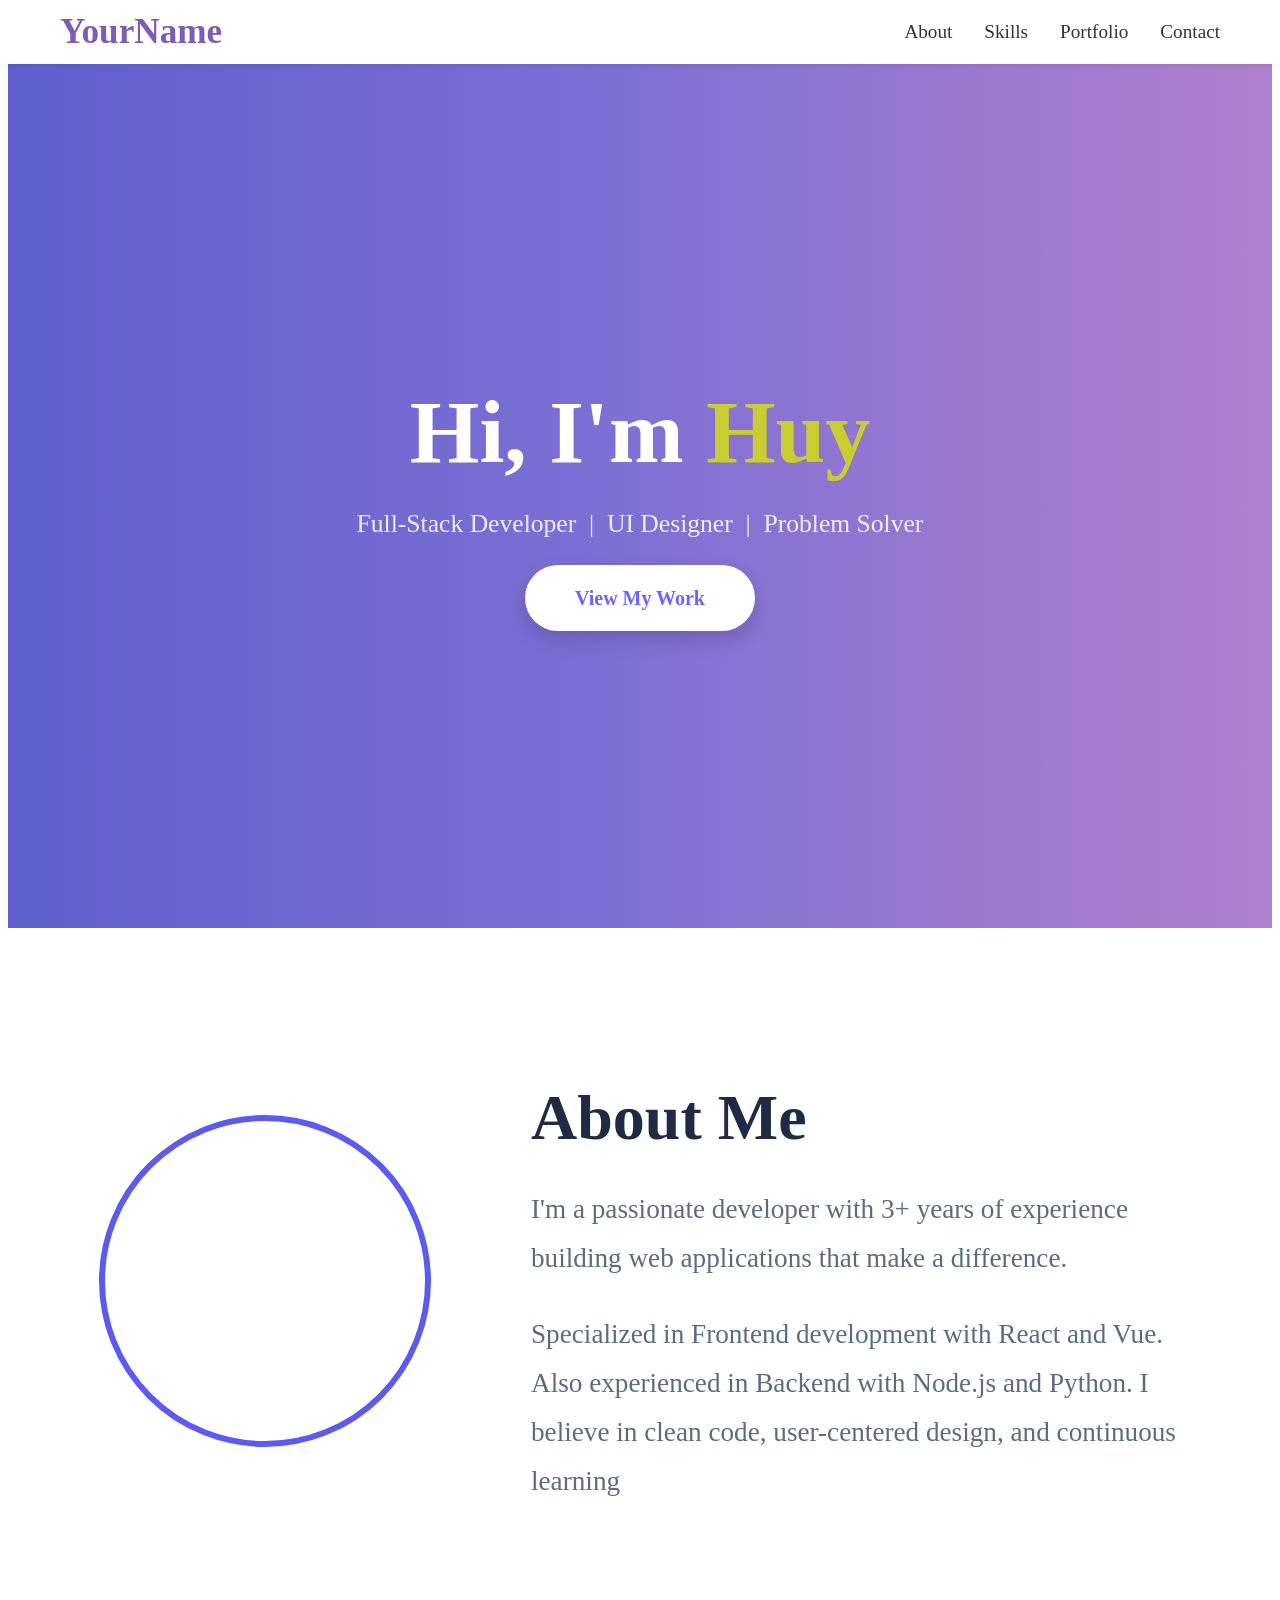
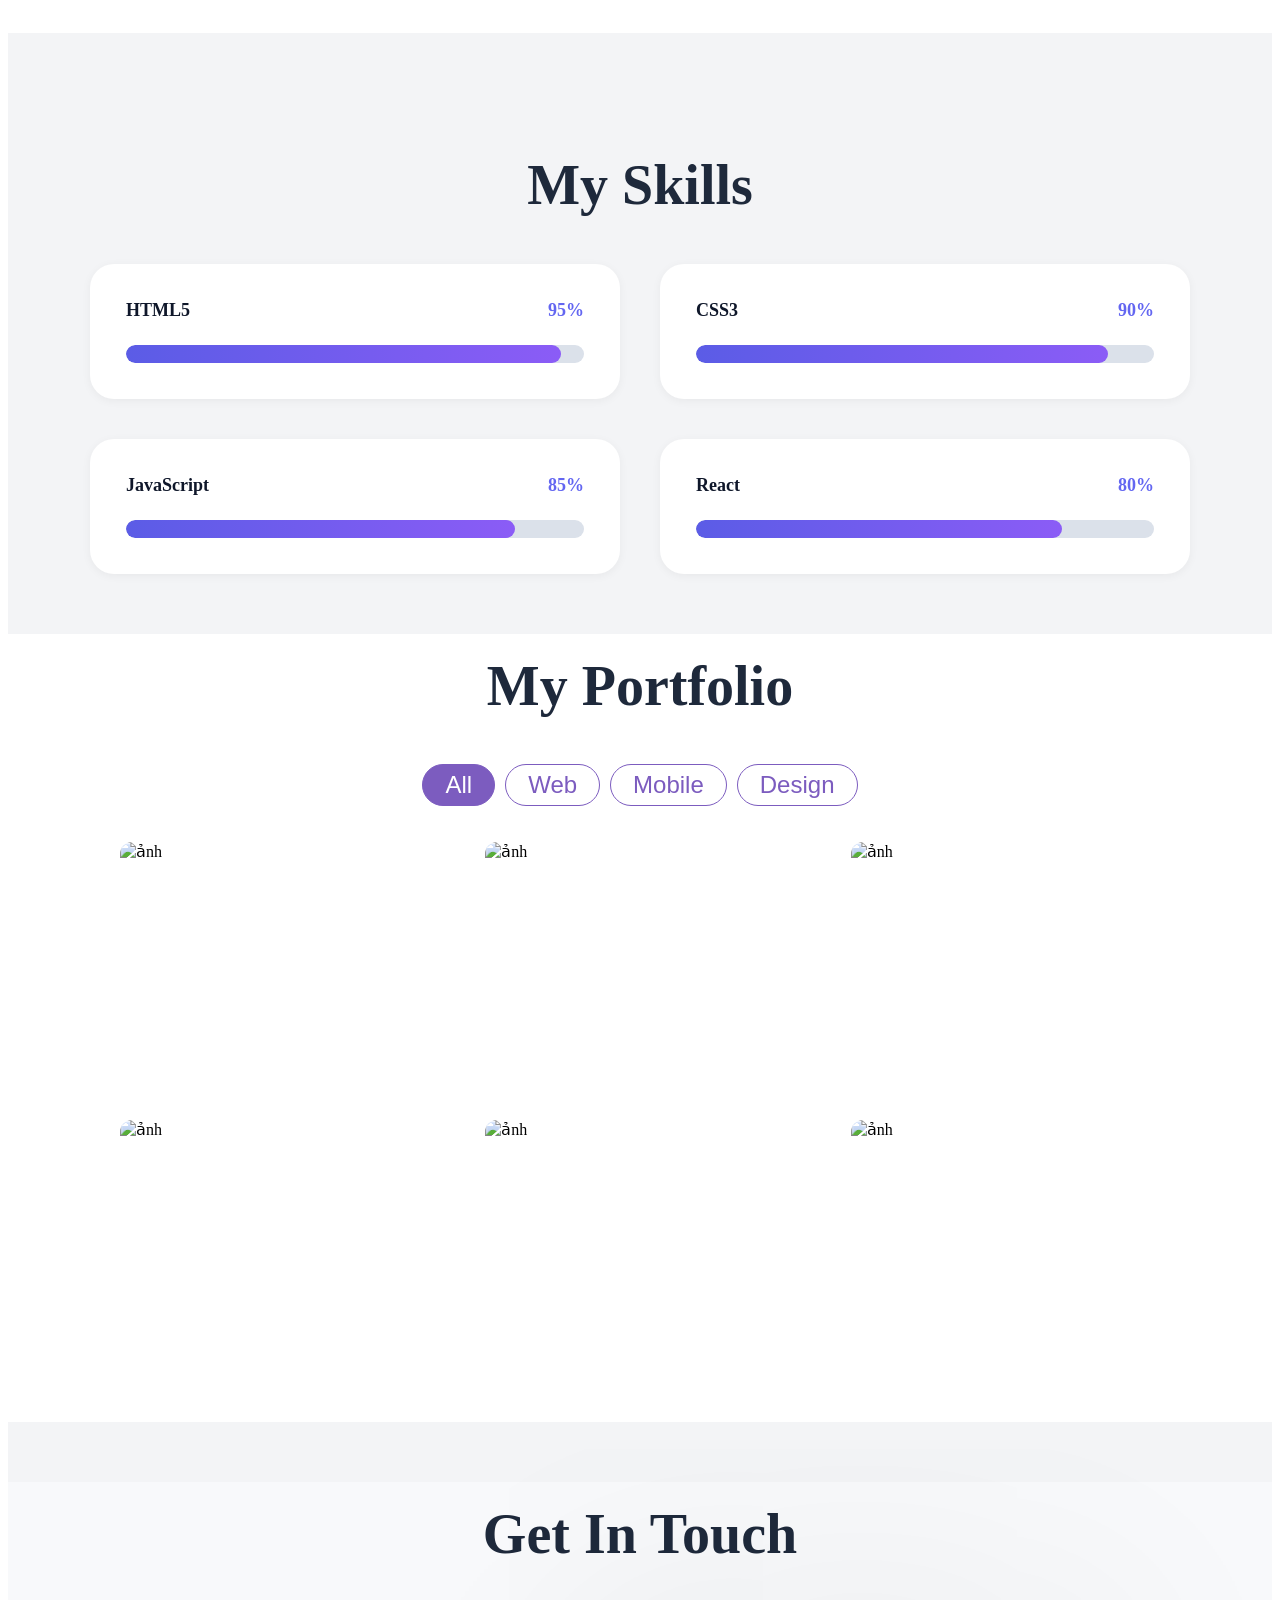
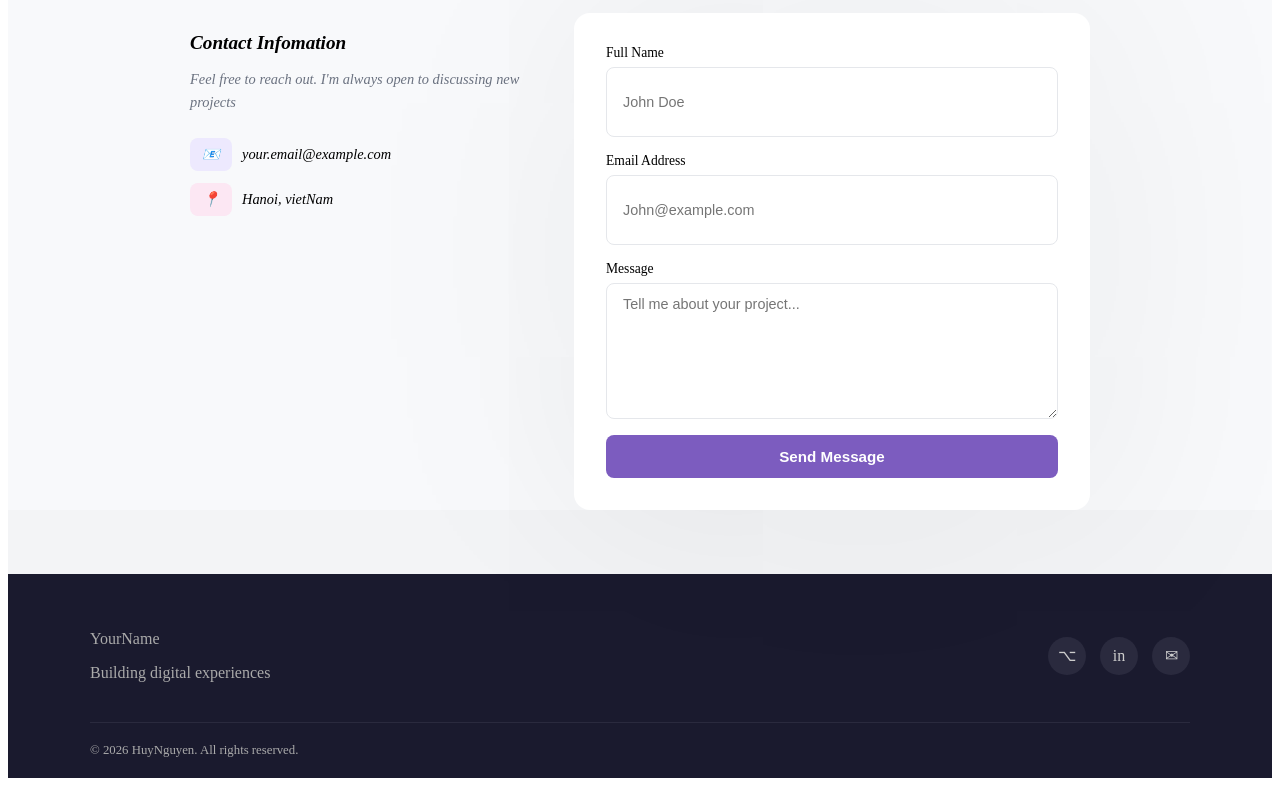
==== commit d5b37f40: "[FEATURE] Add responsive footer" ====
--- a/projects/index.html
+++ b/projects/index.html
@@ -12,6 +12,7 @@
   <link rel="stylesheet" href="css/variables">
   <link rel="stylesheet" href="css/portfolio.css">
   <link rel="stylesheet" href="css/contact.css">
+  <link rel="stylesheet" href="css/footer.css">
 
 
 </head>
@@ -158,6 +159,7 @@
         </ul>
       </nav>
     </div>
+    <p class = "footer-copy">© 2026 HuyNguyen. All rights reserved.</p>
   </footer>
 </body>
 
--- a/projects/css/footer.css
+++ b/projects/css/footer.css
@@ -0,0 +1,67 @@
+footer{
+    background: #1a1a2e;
+    color:#aaaaaa;
+    padding: 40px 60px 0px;
+}
+.footer-inner{
+    max-width: 1100px;
+    margin: 0 auto;
+    display: flex;
+    justify-content: space-between;
+    align-items: center;
+    flex-wrap: wrap;
+    gap: 20px;
+    padding-bottom: 24px;
+}
+.footer-logo{
+    color: #ffffff;
+    font-weight: 700;
+    font-size: 1.1rem;
+    margin-bottom: 4px;
+}
+.footer-icons{
+    display: flex;
+    gap:14px;
+    list-style: none;
+    padding: 0;
+    margin: 0;
+}
+.footer-icons a{
+    width: 38px;
+    height: 38px;
+    border-radius: 50%;
+    background: #2a2a3e;
+    display: flex;
+    align-items: center;
+    justify-content: center;
+    color:#cccccc;
+    font-size: 1rem;
+    text-decoration: none;
+    transition: background .2s, color .2s;
+
+
+
+}
+.footer-icons a:hover{
+    background: #7c5cbf;
+    color:#ffffff;
+
+}
+.footer-copy{
+    border-top:1px solid #2a2a3e;
+    text-align: left;
+    padding: 20px 0;
+    font-size: .8rem;
+    max-width: 1100px;
+    margin: 0 auto;
+}
+@media(max-width:760px){
+    footer{
+        padding: 30px 24px 0 24px;
+    }
+    .footer-inner{
+        flex-direction: column;
+        align-items: flex-start;
+        gap:16px
+    }
+}
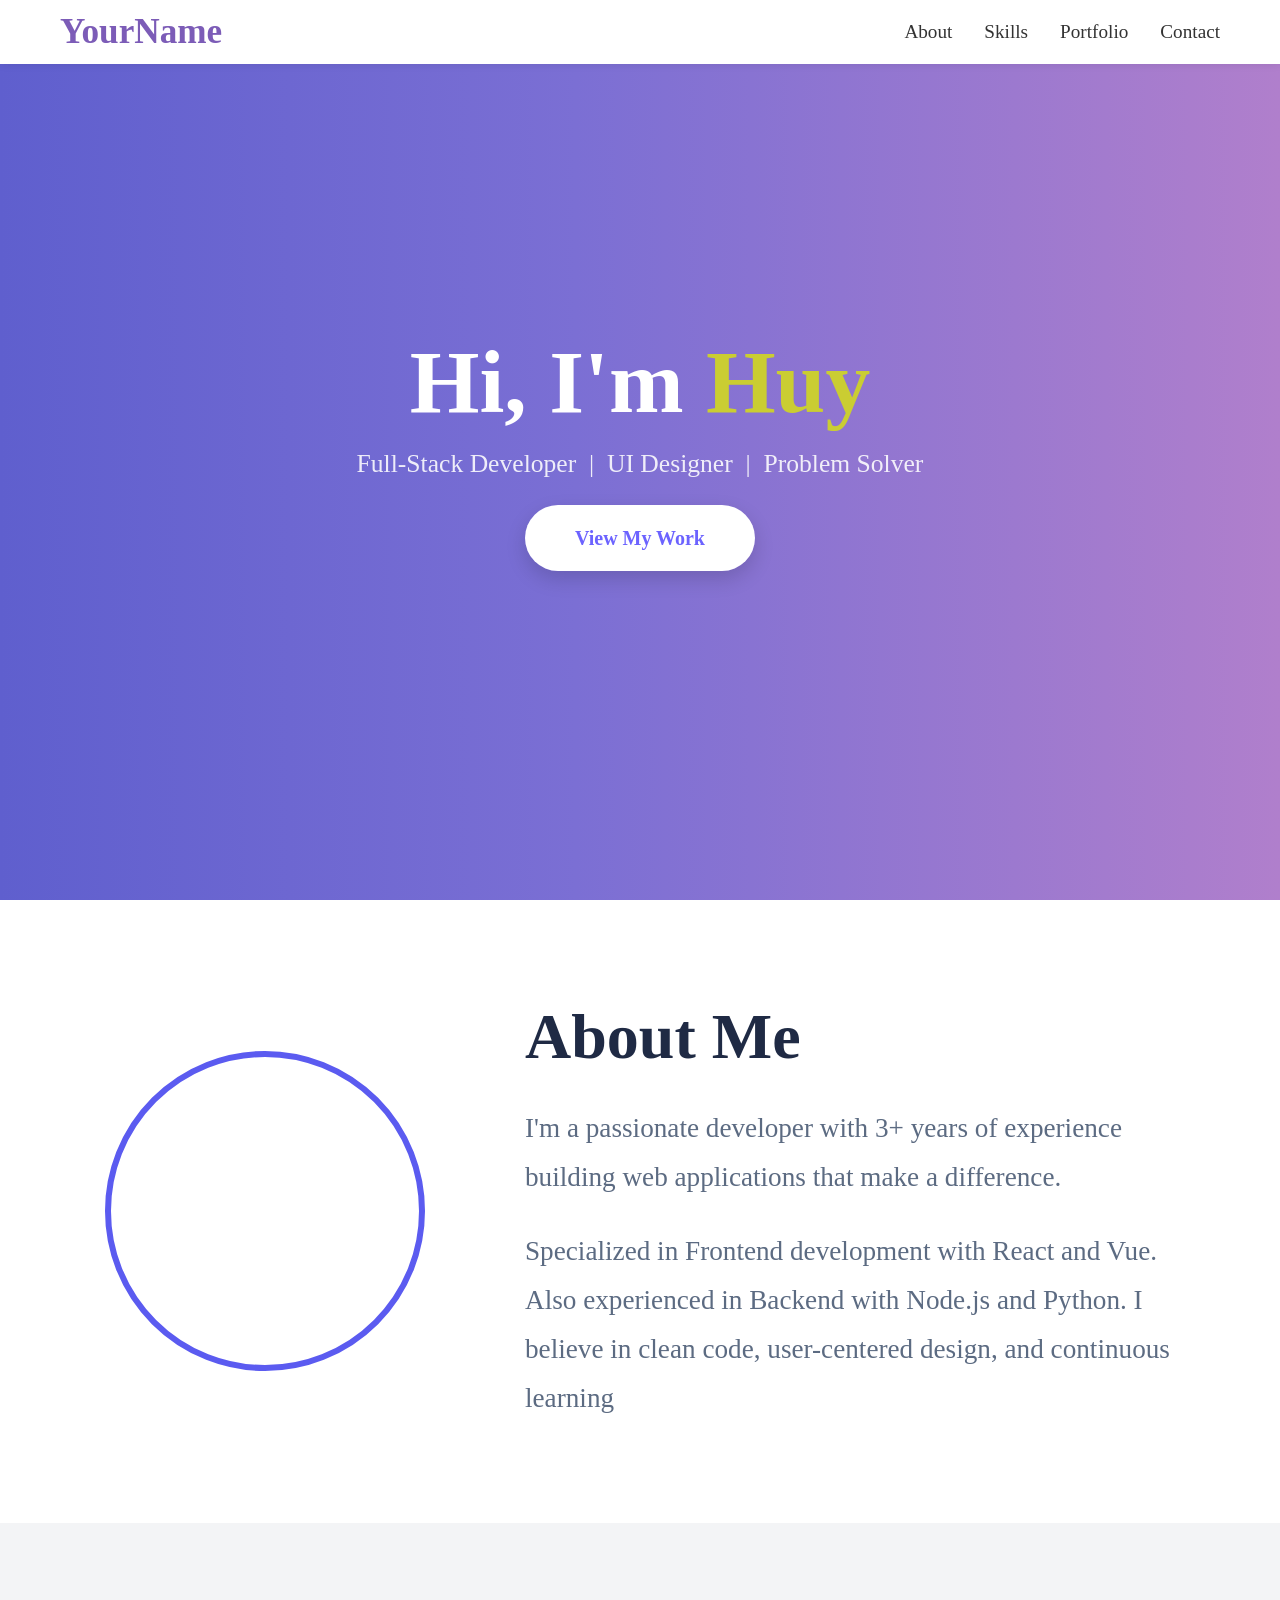
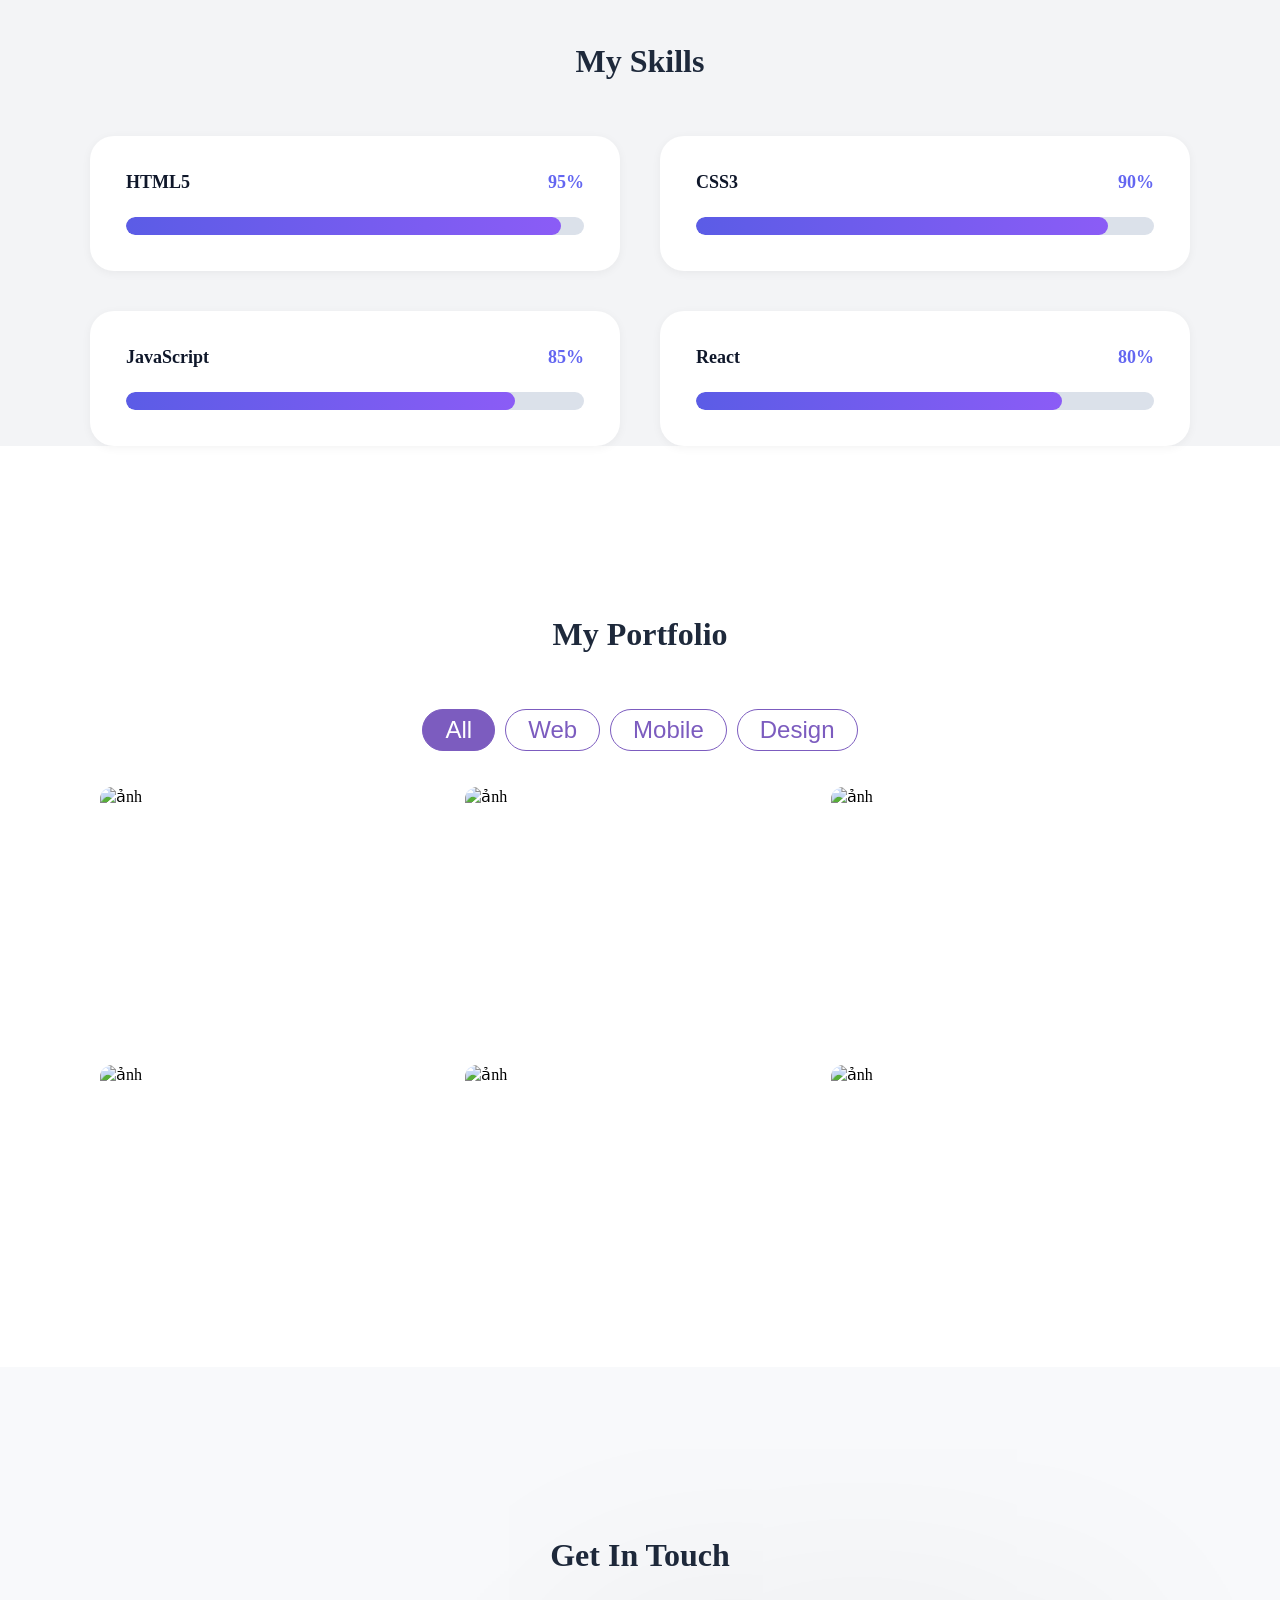
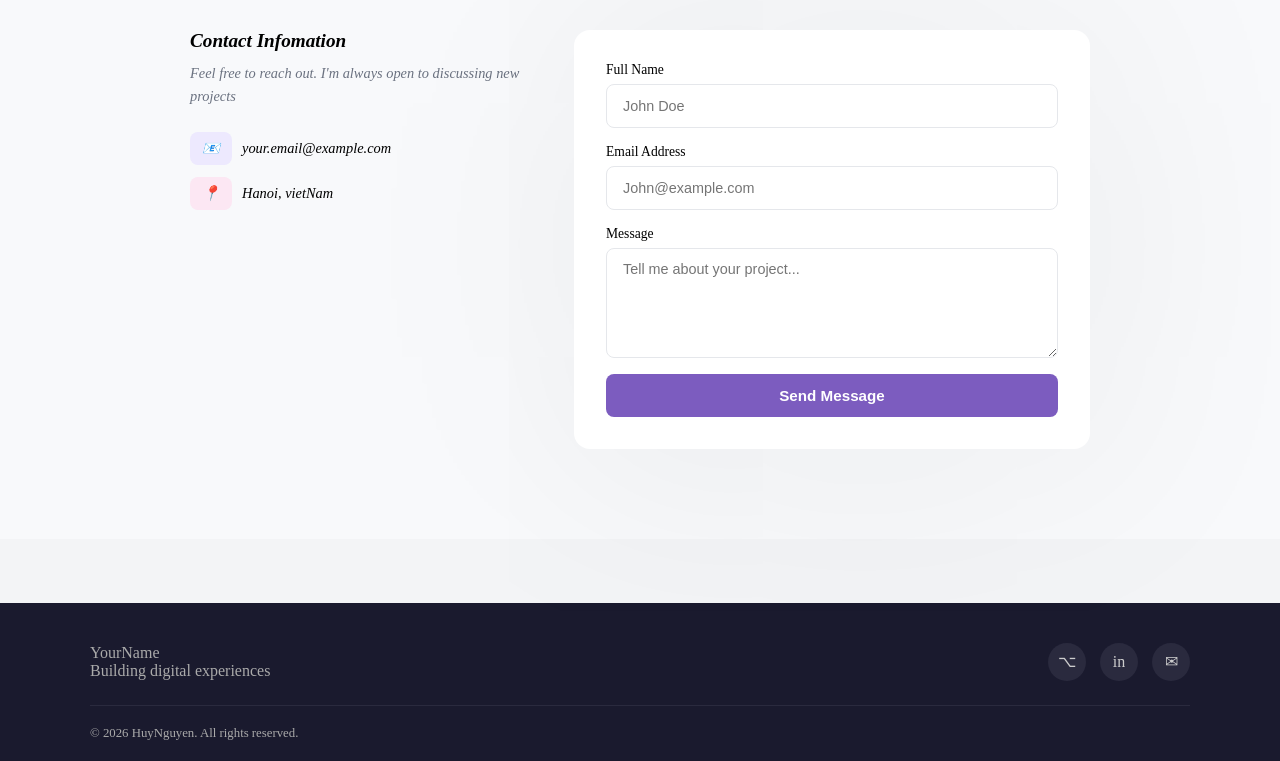
==== commit cd2d3e35: "[REFACTOR] Final responsive adjustments" ====
--- a/projects/index.html
+++ b/projects/index.html
@@ -13,7 +13,7 @@
   <link rel="stylesheet" href="css/portfolio.css">
   <link rel="stylesheet" href="css/contact.css">
   <link rel="stylesheet" href="css/footer.css">
-
+  <link rel="stylesheet" href="css/base.css">
 
 </head>
 
--- a/projects/css/base.css
+++ b/projects/css/base.css
@@ -0,0 +1,30 @@
+*, *::before, *::after {
+  box-sizing: border-box;
+  margin: 0;
+  padding: 0;
+}
+
+html { scroll-behavior: smooth; }
+
+body {
+  font-family: var(--font);
+  color: var(--text);
+  background: var(--bg);
+}
+
+a { text-decoration: none; color: inherit; }
+
+ul { list-style: none; }
+
+section { padding: 90px 60px; }
+
+.section-title {
+  text-align: center;
+  font-size: 2rem;
+  font-weight: 700;
+  margin-bottom: 56px;
+}
+
+@media (max-width: 768px) {
+  section { padding: 70px 24px; }
+}
